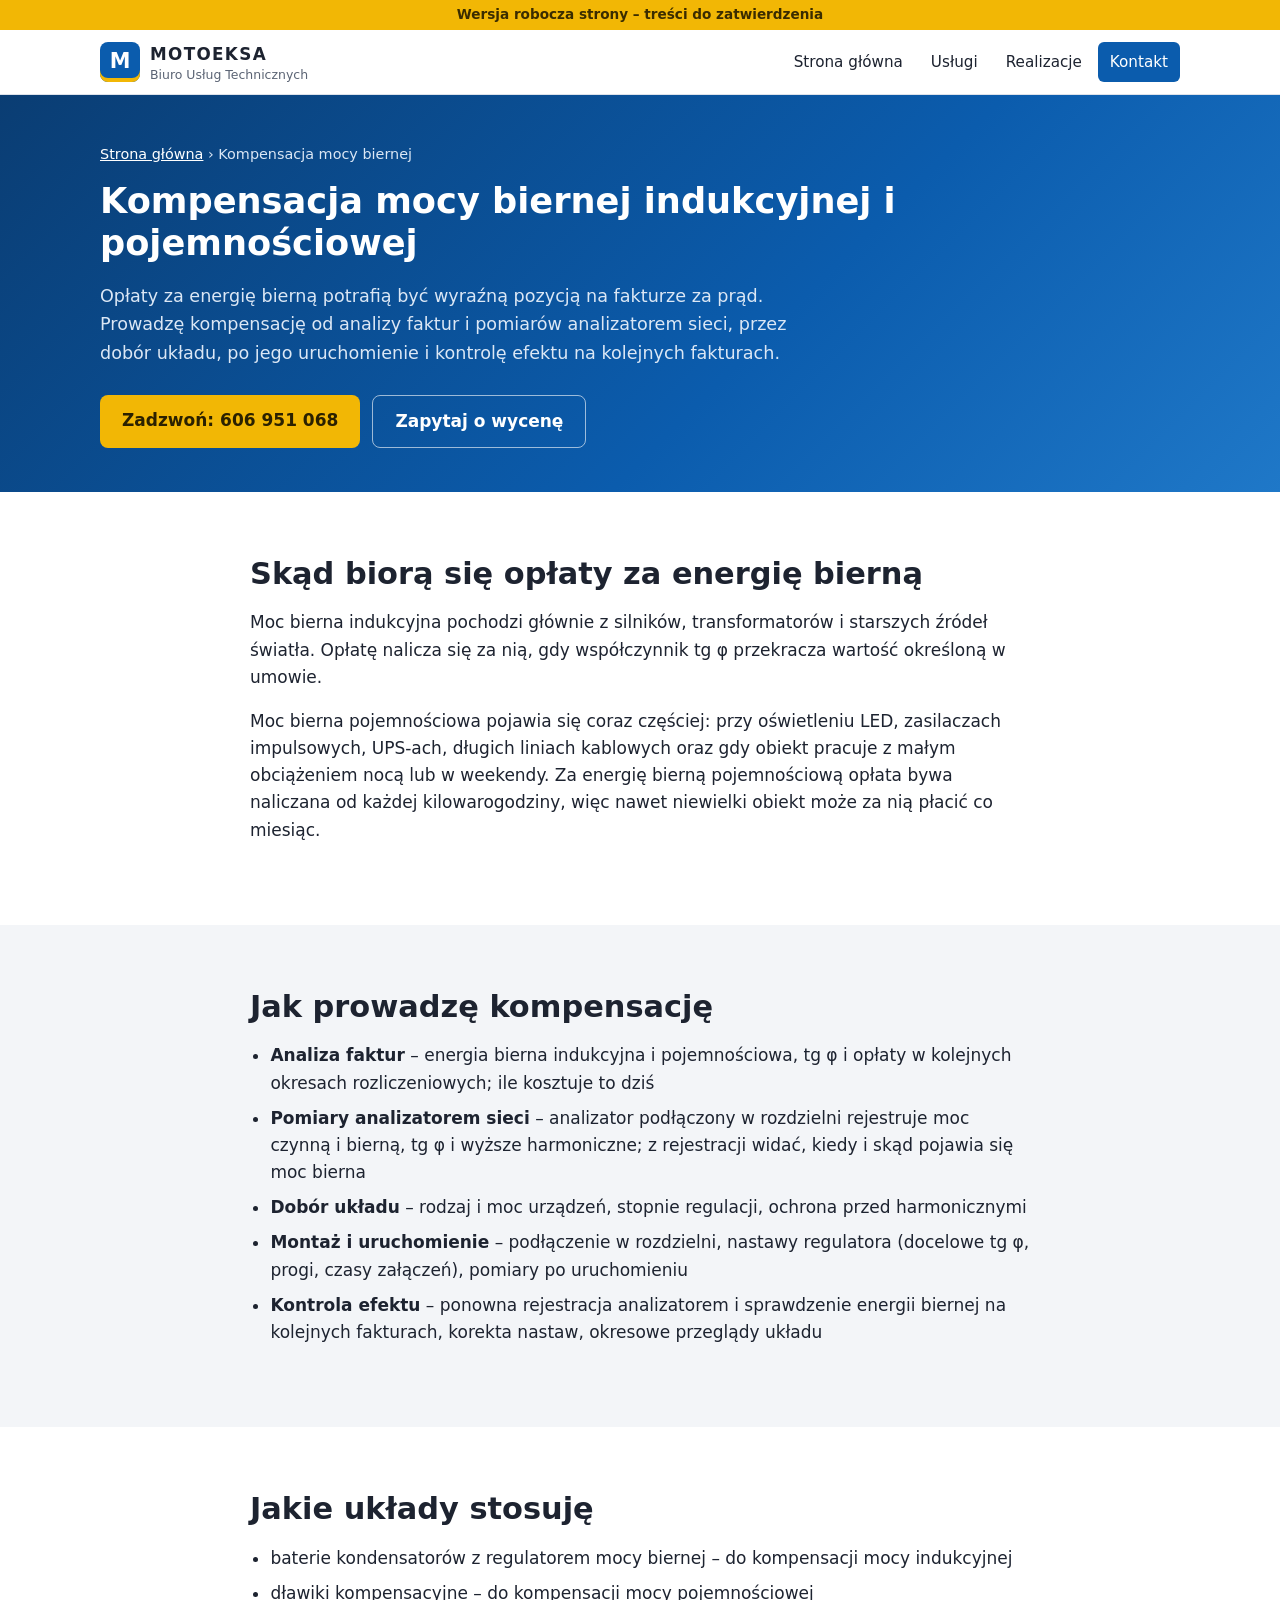
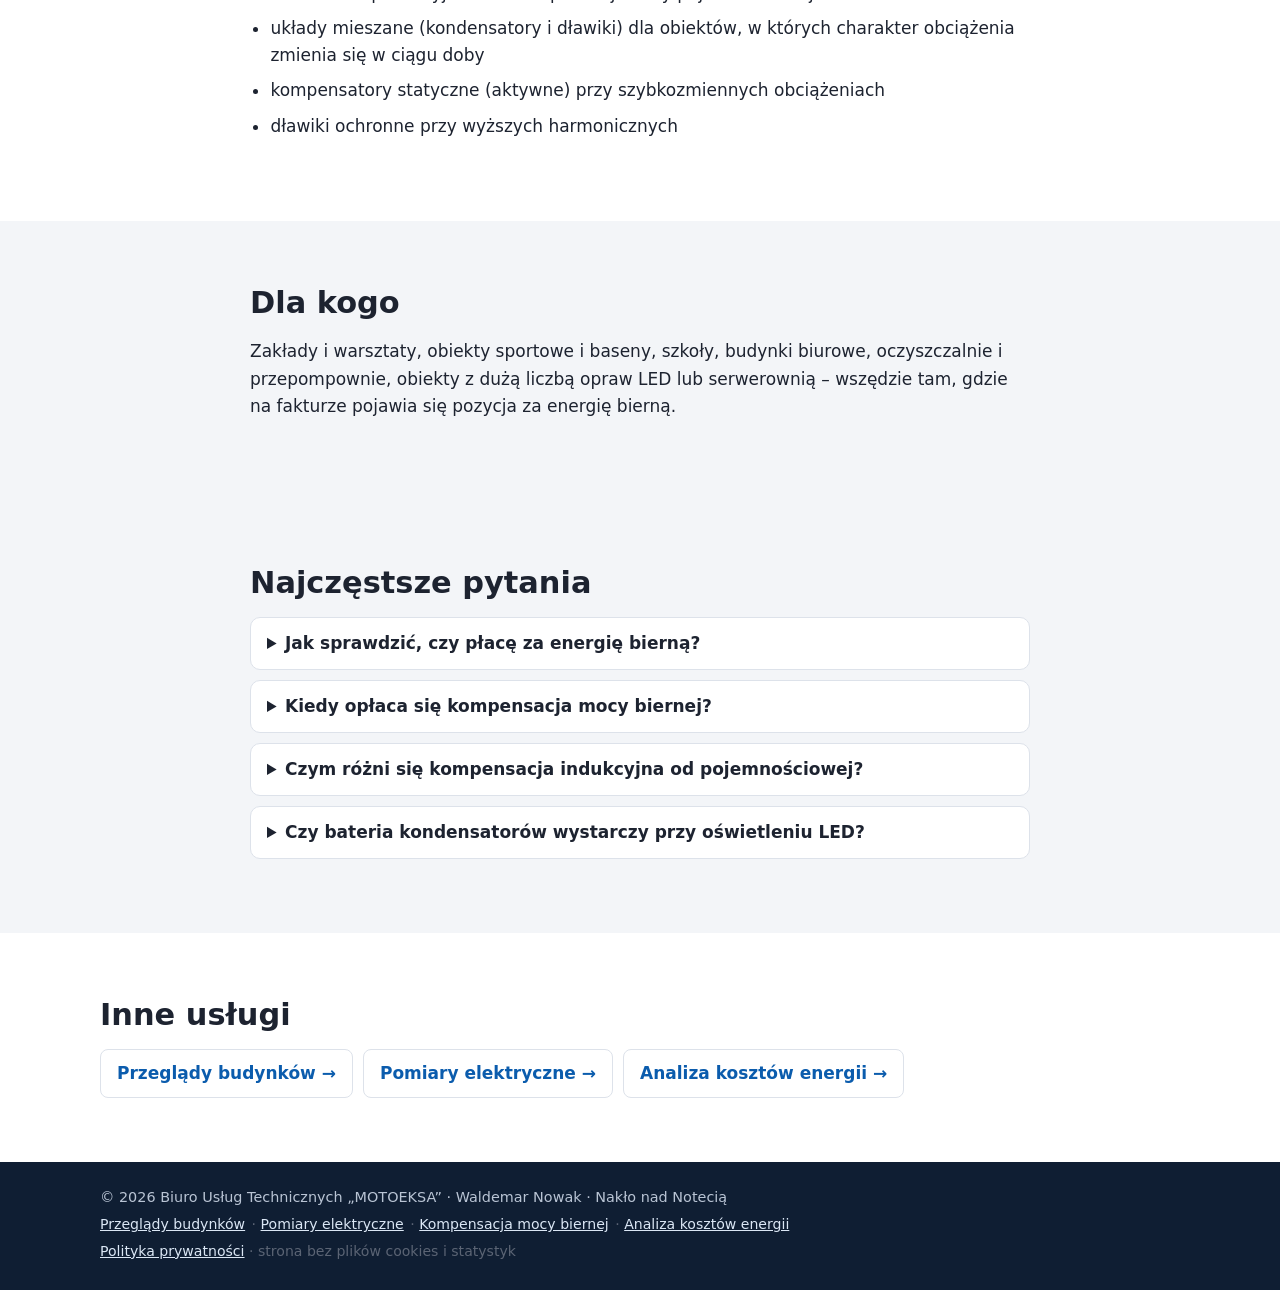
==== kompensacja-mocy-biernej/index.html @ 5d3ab8d4 "Aktualizacja strony 2026-10-22 11:55" ====
<!doctype html>
<html lang="pl">
<head>
<meta charset="utf-8">
<meta name="viewport" content="width=device-width, initial-scale=1">
<title>Kompensacja mocy biernej – analiza, dobór i uruchomienie</title>
<meta name="description" content="Kompensacja mocy biernej indukcyjnej i pojemnościowej: analiza faktur, pomiary analizatorem sieci, dobór kondensatorów lub dławików i uruchomienie.">
<meta name="robots" content="noindex">
<link rel="canonical" href="https://duzy00000.github.io/motoeksa-strona/kompensacja-mocy-biernej/">
<meta property="og:type" content="website">
<meta property="og:locale" content="pl_PL">
<meta property="og:site_name" content="MOTOEKSA">
<meta property="og:title" content="Kompensacja mocy biernej – analiza, dobór i uruchomienie">
<meta property="og:description" content="Kompensacja mocy biernej indukcyjnej i pojemnościowej: analiza faktur, pomiary analizatorem sieci, dobór kondensatorów lub dławików i uruchomienie.">
<meta property="og:url" content="https://duzy00000.github.io/motoeksa-strona/kompensacja-mocy-biernej/">
<meta property="og:image" content="https://duzy00000.github.io/motoeksa-strona/img/og.png">
<meta property="og:image:width" content="1200">
<meta property="og:image:height" content="630">
<meta name="twitter:card" content="summary_large_image">
<meta name="theme-color" content="#0b5cad">
<link rel="icon" href="../img/ikona.svg" type="image/svg+xml">
<link rel="stylesheet" href="../styl.css">
<style>
:root { --akcent: #0b5cad; --akcent-ciemny: #08447f; --zolty: #f2b705; }

</style>
<script type="application/ld+json">
{
 "@context": "https://schema.org",
 "@graph": [
  {
   "@type": [
    "ProfessionalService",
    "Electrician"
   ],
   "@id": "https://duzy00000.github.io/motoeksa-strona/#firma",
   "name": "Biuro Usług Technicznych „MOTOEKSA”",
   "alternateName": "MOTOEKSA",
   "founder": {
    "@type": "Person",
    "name": "Waldemar Nowak",
    "honorificPrefix": "inż."
   },
   "address": {
    "@type": "PostalAddress",
    "streetAddress": "ul. Świętego Jana Pawła II 11",
    "postalCode": "89-100",
    "addressLocality": "Nakło nad Notecią",
    "addressCountry": "PL"
   },
   "telephone": "+48606951068",
   "email": "motoeksa@gmail.com",
   "taxID": "5581062412",
   "description": "Okresowe przeglądy budynków, pomiary elektryczne, analizy zużycia energii, opłata mocowa i kompensacja mocy biernej – inż. Waldemar Nowak, Nakło nad Notecią.",
   "image": "https://duzy00000.github.io/motoeksa-strona/img/og.png",
   "logo": "https://duzy00000.github.io/motoeksa-strona/img/ikona.svg",
   "url": "https://duzy00000.github.io/motoeksa-strona/",
   "areaServed": [
    {
     "@type": "City",
     "name": "Nakło nad Notecią"
    },
    {
     "@type": "City",
     "name": "Szubin"
    },
    {
     "@type": "City",
     "name": "Kcynia"
    },
    {
     "@type": "City",
     "name": "Mrocza"
    },
    {
     "@type": "City",
     "name": "Sadki"
    },
    {
     "@type": "City",
     "name": "Bydgoszcz"
    },
    {
     "@type": "City",
     "name": "Żnin"
    },
    {
     "@type": "City",
     "name": "Wyrzysk"
    },
    {
     "@type": "City",
     "name": "Piła"
    },
    {
     "@type": "AdministrativeArea",
     "name": "powiat nakielski"
    },
    {
     "@type": "AdministrativeArea",
     "name": "województwo kujawsko-pomorskie"
    }
   ],
   "openingHoursSpecification": [
    {
     "@type": "OpeningHoursSpecification",
     "dayOfWeek": [
      "Monday",
      "Tuesday",
      "Wednesday",
      "Thursday",
      "Friday"
     ],
     "opens": "08:00",
     "closes": "17:00"
    }
   ],
   "makesOffer": [
    {
     "@type": "Offer",
     "itemOffered": {
      "@type": "Service",
      "name": "Okresowe przeglądy budynków (art. 62 Prawa budowlanego)"
     }
    },
    {
     "@type": "Offer",
     "itemOffered": {
      "@type": "Service",
      "name": "Pomiary i protokoły instalacji elektrycznych"
     }
    },
    {
     "@type": "Offer",
     "itemOffered": {
      "@type": "Service",
      "name": "Analiza zużycia i kosztów energii elektrycznej"
     }
    },
    {
     "@type": "Offer",
     "itemOffered": {
      "@type": "Service",
      "name": "Monitoring fotowoltaiki i zużycia"
     }
    },
    {
     "@type": "Offer",
     "itemOffered": {
      "@type": "Service",
      "name": "Automatyka i integracja budynku"
     }
    },
    {
     "@type": "Offer",
     "itemOffered": {
      "@type": "Service",
      "name": "Kompensacja mocy biernej – indukcyjnej i pojemnościowej"
     }
    }
   ]
  },
  {
   "@type": "Service",
   "name": "Kompensacja mocy biernej indukcyjnej i pojemnościowej",
   "serviceType": "Kompensacja mocy biernej",
   "description": "Kompensacja mocy biernej indukcyjnej i pojemnościowej: analiza faktur, pomiary analizatorem sieci, dobór kondensatorów lub dławików i uruchomienie.",
   "provider": {
    "@id": "https://duzy00000.github.io/motoeksa-strona/#firma"
   },
   "areaServed": [
    {
     "@type": "City",
     "name": "Nakło nad Notecią"
    },
    {
     "@type": "City",
     "name": "Szubin"
    },
    {
     "@type": "City",
     "name": "Kcynia"
    },
    {
     "@type": "City",
     "name": "Mrocza"
    },
    {
     "@type": "City",
     "name": "Sadki"
    },
    {
     "@type": "City",
     "name": "Bydgoszcz"
    },
    {
     "@type": "City",
     "name": "Żnin"
    },
    {
     "@type": "City",
     "name": "Wyrzysk"
    },
    {
     "@type": "City",
     "name": "Piła"
    },
    {
     "@type": "AdministrativeArea",
     "name": "powiat nakielski"
    },
    {
     "@type": "AdministrativeArea",
     "name": "województwo kujawsko-pomorskie"
    }
   ],
   "url": "https://duzy00000.github.io/motoeksa-strona/kompensacja-mocy-biernej/"
  },
  {
   "@type": "FAQPage",
   "mainEntity": [
    {
     "@type": "Question",
     "name": "Jak sprawdzić, czy płacę za energię bierną?",
     "acceptedAnswer": {
      "@type": "Answer",
      "text": "Na fakturze za dystrybucję energii poszukaj pozycji dotyczącej energii biernej – indukcyjnej lub pojemnościowej. Mogę przejrzeć faktury z ostatnich miesięcy i policzyć, ile ta opłata kosztuje rocznie."
     }
    },
    {
     "@type": "Question",
     "name": "Kiedy opłaca się kompensacja mocy biernej?",
     "acceptedAnswer": {
      "@type": "Answer",
      "text": "Gdy opłaty za energię bierną powtarzają się co miesiąc. Koszt układu porównuję z rocznymi opłatami z faktur – wynik zależy od konkretnego obiektu, dlatego liczę go przed doborem urządzeń."
     }
    },
    {
     "@type": "Question",
     "name": "Czym różni się kompensacja indukcyjna od pojemnościowej?",
     "acceptedAnswer": {
      "@type": "Answer",
      "text": "Mocy biernej indukcyjnej przeciwdziała się kondensatorami, a pojemnościowej – dławikami. W wielu obiektach w dzień przeważa jedna, a w nocy druga; wtedy potrzebny jest układ mieszany sterowany regulatorem."
     }
    },
    {
     "@type": "Question",
     "name": "Czy bateria kondensatorów wystarczy przy oświetleniu LED?",
     "acceptedAnswer": {
      "@type": "Answer",
      "text": "Często nie – oświetlenie LED i zasilacze impulsowe wytwarzają moc pojemnościową, którą kondensatory jeszcze zwiększają. Dlatego zaczynam od rejestracji analizatorem sieci i dobieram układ do rzeczywistego profilu obiektu."
     }
    }
   ]
  },
  {
   "@type": "BreadcrumbList",
   "itemListElement": [
    {
     "@type": "ListItem",
     "position": 1,
     "name": "Strona główna",
     "item": "https://duzy00000.github.io/motoeksa-strona/"
    },
    {
     "@type": "ListItem",
     "position": 2,
     "name": "Kompensacja mocy biernej",
     "item": "https://duzy00000.github.io/motoeksa-strona/kompensacja-mocy-biernej/"
    }
   ]
  }
 ]
}
</script>
</head>
<body>

<div class="roboczy">Wersja robocza strony – treści do zatwierdzenia</div>

<header class="naglowek">
  <div class="kontener naglowek-wnetrze">
    <a class="logo" href="../"><span class="logo-znak">M</span><span><b>MOTOEKSA</b><small>Biuro Usług Technicznych</small></span></a>
    <nav class="menu" aria-label="Menu główne">
      <a href="../">Strona główna</a>
      <a href="../#uslugi">Usługi</a>
      <a href="../#realizacje">Realizacje</a>
      <a href="../#kontakt" class="menu-kontakt">Kontakt</a>
    </nav>
  </div>
</header>

<main>

<section class="hero hero-podstrona">
  <div class="kontener">
    <nav class="okruszki" aria-label="Ścieżka"><a href="../">Strona główna</a> › Kompensacja mocy biernej</nav>
    <h1>Kompensacja mocy biernej indukcyjnej i pojemnościowej</h1>
    <p class="hero-opis">Opłaty za energię bierną potrafią być wyraźną pozycją na fakturze za prąd. Prowadzę kompensację od analizy faktur i pomiarów analizatorem sieci, przez dobór układu, po jego uruchomienie i kontrolę efektu na kolejnych fakturach.</p>
    <div class="przyciski">
      <a class="przycisk" href="tel:+48606951068">Zadzwoń: 606 951 068</a>
      <a class="przycisk przycisk-jasny" href="../#kontakt">Zapytaj o wycenę</a>
    </div>
  </div>
</section>

<section class="sekcja">
  <div class="kontener tekst-sekcji">
    <h2>Skąd biorą się opłaty za energię bierną</h2>
    <p>Moc bierna indukcyjna pochodzi głównie z silników, transformatorów i starszych źródeł światła. Opłatę nalicza się za nią, gdy współczynnik tg&nbsp;φ przekracza wartość określoną w umowie.</p>
    <p>Moc bierna pojemnościowa pojawia się coraz częściej: przy oświetleniu LED, zasilaczach impulsowych, UPS-ach, długich liniach kablowych oraz gdy obiekt pracuje z małym obciążeniem nocą lub w weekendy. Za energię bierną pojemnościową opłata bywa naliczana od każdej kilowarogodziny, więc nawet niewielki obiekt może za nią płacić co miesiąc.</p>
  </div>
</section>

<section class="sekcja sekcja-tlo">
  <div class="kontener tekst-sekcji">
    <h2>Jak prowadzę kompensację</h2>

    <ul>
      <li><b>Analiza faktur</b> – energia bierna indukcyjna i pojemnościowa, tg&nbsp;φ i opłaty w kolejnych okresach rozliczeniowych; ile kosztuje to dziś</li>
      <li><b>Pomiary analizatorem sieci</b> – analizator podłączony w rozdzielni rejestruje moc czynną i bierną, tg&nbsp;φ i wyższe harmoniczne; z rejestracji widać, kiedy i skąd pojawia się moc bierna</li>
      <li><b>Dobór układu</b> – rodzaj i moc urządzeń, stopnie regulacji, ochrona przed harmonicznymi</li>
      <li><b>Montaż i uruchomienie</b> – podłączenie w rozdzielni, nastawy regulatora (docelowe tg&nbsp;φ, progi, czasy załączeń), pomiary po uruchomieniu</li>
      <li><b>Kontrola efektu</b> – ponowna rejestracja analizatorem i sprawdzenie energii biernej na kolejnych fakturach, korekta nastaw, okresowe przeglądy układu</li>
    </ul>
  </div>
</section>

<section class="sekcja">
  <div class="kontener tekst-sekcji">
    <h2>Jakie układy stosuję</h2>

    <ul>
      <li>baterie kondensatorów z regulatorem mocy biernej – do kompensacji mocy indukcyjnej</li>
      <li>dławiki kompensacyjne – do kompensacji mocy pojemnościowej</li>
      <li>układy mieszane (kondensatory i dławiki) dla obiektów, w których charakter obciążenia zmienia się w ciągu doby</li>
      <li>kompensatory statyczne (aktywne) przy szybkozmiennych obciążeniach</li>
      <li>dławiki ochronne przy wyższych harmonicznych</li>
    </ul>
  </div>
</section>

<section class="sekcja sekcja-tlo">
  <div class="kontener tekst-sekcji">
    <h2>Dla kogo</h2>
    <p>Zakłady i warsztaty, obiekty sportowe i baseny, szkoły, budynki biurowe, oczyszczalnie i przepompownie, obiekty z dużą liczbą opraw LED lub serwerownią – wszędzie tam, gdzie na fakturze pojawia się pozycja za energię bierną.</p>
  </div>
</section>

<section class="sekcja sekcja-tlo" id="faq">
  <div class="kontener tekst-sekcji">
    <h2>Najczęstsze pytania</h2>
    <div class="faq">
      <details>
        <summary>Jak sprawdzić, czy płacę za energię bierną?</summary>
        <p>Na fakturze za dystrybucję energii poszukaj pozycji dotyczącej energii biernej – indukcyjnej lub pojemnościowej. Mogę przejrzeć faktury z ostatnich miesięcy i policzyć, ile ta opłata kosztuje rocznie.</p>
      </details>
      <details>
        <summary>Kiedy opłaca się kompensacja mocy biernej?</summary>
        <p>Gdy opłaty za energię bierną powtarzają się co miesiąc. Koszt układu porównuję z rocznymi opłatami z faktur – wynik zależy od konkretnego obiektu, dlatego liczę go przed doborem urządzeń.</p>
      </details>
      <details>
        <summary>Czym różni się kompensacja indukcyjna od pojemnościowej?</summary>
        <p>Mocy biernej indukcyjnej przeciwdziała się kondensatorami, a pojemnościowej – dławikami. W wielu obiektach w dzień przeważa jedna, a w nocy druga; wtedy potrzebny jest układ mieszany sterowany regulatorem.</p>
      </details>
      <details>
        <summary>Czy bateria kondensatorów wystarczy przy oświetleniu LED?</summary>
        <p>Często nie – oświetlenie LED i zasilacze impulsowe wytwarzają moc pojemnościową, którą kondensatory jeszcze zwiększają. Dlatego zaczynam od rejestracji analizatorem sieci i dobieram układ do rzeczywistego profilu obiektu.</p>
      </details>
    </div>
  </div>
</section>

<section class="sekcja">
  <div class="kontener">
    <h2>Inne usługi</h2>
    <div class="inne-uslugi">
      <a href="../przeglady-budynkow/">Przeglądy budynków →</a>
      <a href="../pomiary-elektryczne/">Pomiary elektryczne →</a>
      <a href="../oplata-mocowa-analiza-energii/">Analiza kosztów energii →</a>
    </div>
  </div>
</section>

</main>

<footer class="stopka">
  <div class="kontener">
    <p>© 2026 Biuro Usług Technicznych „MOTOEKSA” · Waldemar Nowak · Nakło nad Notecią</p>
    <p class="drobne stopka-uslugi"><a href="../przeglady-budynkow/">Przeglądy budynków</a> · <a href="../pomiary-elektryczne/">Pomiary elektryczne</a> · <a href="../kompensacja-mocy-biernej/">Kompensacja mocy biernej</a> · <a href="../oplata-mocowa-analiza-energii/">Analiza kosztów energii</a></p>
    <p class="drobne"><a href="../polityka-prywatnosci.html">Polityka prywatności</a> · strona bez plików cookies i statystyk</p>
  </div>
</footer>

</body>
</html>
---- styl.css ----
:root {
  --tlo: #ffffff;
  --tlo-2: #f3f5f8;
  --tekst: #1d2330;
  --tekst-2: #5b6474;
  --akcent: #0b5cad;
  --akcent-ciemny: #08447f;
  --zolty: #f2b705;
  --linia: #dde2ea;
  --decyzja: #fff6db;
  --cien: 0 1px 2px rgba(20, 30, 50, .06), 0 4px 16px rgba(20, 30, 50, .06);
}

* { box-sizing: border-box; }
html { scroll-behavior: smooth; scroll-padding-top: 72px; }
body {
  margin: 0;
  font-family: "Segoe UI", system-ui, -apple-system, Roboto, Arial, sans-serif;
  font-size: 17px;
  line-height: 1.6;
  color: var(--tekst);
  background: var(--tlo);
}
a { color: var(--akcent); }
h1, h2, h3 { line-height: 1.2; margin: 0 0 .5em; }
h2 { font-size: 1.9rem; }
h3 { font-size: 1.12rem; }

.kontener { max-width: 1120px; margin: 0 auto; padding: 0 20px; }

.roboczy {
  background: var(--zolty);
  color: #3a2c00;
  text-align: center;
  font-size: .85rem;
  font-weight: 600;
  padding: 4px 16px;
}

/* nagłówek */
.naglowek {
  position: sticky; top: 0; z-index: 10;
  background: rgba(255, 255, 255, .95);
  backdrop-filter: blur(6px);
  border-bottom: 1px solid var(--linia);
}
.naglowek-wnetrze { display: flex; align-items: center; justify-content: space-between; gap: 16px; min-height: 64px; flex-wrap: wrap; }
.logo { display: flex; align-items: center; gap: 10px; text-decoration: none; color: var(--tekst); }
.logo b { display: block; letter-spacing: .08em; font-size: 1.05rem; }
.logo small { display: block; color: var(--tekst-2); font-size: .78rem; line-height: 1.1; }
.logo-znak {
  width: 40px; height: 40px; border-radius: 8px;
  display: grid; place-items: center;
  background: var(--akcent); color: #fff; font-weight: 700; font-size: 1.3rem;
  box-shadow: inset 0 -4px 0 var(--zolty);
}
.menu { display: flex; gap: 4px; flex-wrap: wrap; }
.menu a { text-decoration: none; color: var(--tekst); padding: 8px 12px; border-radius: 6px; font-size: .95rem; }
.menu a:hover { background: var(--tlo-2); }
.menu .menu-kontakt { background: var(--akcent); color: #fff; }
.menu .menu-kontakt:hover { background: var(--akcent-ciemny); }

/* hero */
.hero {
  background: linear-gradient(135deg, #0a3d73 0%, #0b5cad 60%, #1f78c8 100%);
  color: #fff;
  padding: 72px 0 64px;
}
.hero-wnetrze { display: grid; grid-template-columns: 1.5fr 1fr; gap: 48px; align-items: center; }
.hero-etykieta { margin: 0 0 12px; font-weight: 600; color: var(--zolty); letter-spacing: .02em; }
.hero h1 { font-size: 2.6rem; margin-bottom: 18px; }
.hero-opis { font-size: 1.1rem; color: #dbe7f5; max-width: 40em; margin: 0 0 28px; }
.przyciski { display: flex; gap: 12px; flex-wrap: wrap; }
.przycisk {
  display: inline-block; text-decoration: none; font-weight: 600;
  padding: 12px 22px; border-radius: 8px;
  background: var(--zolty); color: #2b2100;
}
.przycisk:hover { filter: brightness(1.05); }
.przycisk-jasny { background: transparent; color: #fff; border: 1.5px solid rgba(255, 255, 255, .6); }
.przycisk-jasny:hover { background: rgba(255, 255, 255, .1); }
.hero-fakty { list-style: none; margin: 0; padding: 0; display: grid; gap: 12px; }
.hero-fakty li {
  background: rgba(255, 255, 255, .1);
  border: 1px solid rgba(255, 255, 255, .18);
  border-radius: 10px; padding: 14px 18px;
}
.hero-fakty b { display: block; font-size: 1.05rem; }
.hero-fakty span { color: #dbe7f5; font-size: .95rem; }

/* sekcje */
.sekcja { padding: 64px 0; }
.sekcja-tlo { background: var(--tlo-2); }
.wstep { color: var(--tekst-2); margin: 0 0 28px; }

.karty { display: grid; grid-template-columns: repeat(2, 1fr); gap: 20px; }
.karta {
  background: var(--tlo); border: 1px solid var(--linia); border-radius: 12px;
  padding: 22px 22px 14px; box-shadow: var(--cien);
}
.karta ul { margin: 0; padding-left: 1.1em; color: var(--tekst-2); font-size: .97rem; }
.karta li { margin-bottom: 6px; }
.ikona {
  width: 44px; height: 44px; border-radius: 10px; margin-bottom: 12px;
  display: grid; place-items: center; font-size: 1.35rem;
  background: #e6effa; color: var(--akcent);
}
.karta-szeroka { grid-column: 1 / -1; border-top: 4px solid var(--zolty); }
.dwie-kolumny { columns: 2; column-gap: 40px; }
.karta-opis { color: var(--tekst-2); font-size: .97rem; margin: 0 0 14px; max-width: 70em; }
.etapy { list-style: none; counter-reset: etap; margin: 0 0 8px; padding: 0; display: grid; grid-template-columns: repeat(5, 1fr); gap: 12px; }
.etapy li { counter-increment: etap; background: var(--tlo-2); border-radius: 10px; padding: 12px 14px; }
.etapy li::before {
  content: counter(etap); display: grid; place-items: center; width: 26px; height: 26px; border-radius: 50%;
  background: var(--akcent); color: #fff; font-weight: 700; font-size: .85rem; margin-bottom: 8px;
}
.etapy b { display: block; font-size: .95rem; line-height: 1.3; margin-bottom: 4px; }
.etapy span { color: var(--tekst-2); font-size: .88rem; line-height: 1.45; display: block; }
.dwie-kolumny li { break-inside: avoid; }
.ikona-tekst { font-size: 1rem; font-weight: 700; }
/* pozycje do decyzji użytkownika (wersja robocza) */
.karta-decyzja { background: var(--decyzja); border-style: dashed; position: relative; }
.karta-decyzja::after {
  content: "do decyzji"; position: absolute; top: 12px; right: 12px;
  font-size: .72rem; font-weight: 600; text-transform: uppercase; letter-spacing: .05em;
  color: #7a5b00; background: #ffe9a3; padding: 2px 8px; border-radius: 99px;
}

.realizacje { display: grid; grid-template-columns: repeat(2, 1fr); gap: 20px; }
.realizacja { background: var(--tlo); border-radius: 12px; padding: 22px; border-left: 4px solid var(--akcent); box-shadow: var(--cien); position: relative; }
.realizacja.karta-decyzja { border-left-color: var(--zolty); }
.realizacja p { margin: 0; color: var(--tekst-2); font-size: .97rem; }
.realizacja-plik { display: grid; grid-template-columns: 1fr auto; gap: 20px; align-items: start; }
.realizacja-szeroka { grid-column: 1 / -1; }
.link-pdf { display: inline-block; margin-top: 14px; font-weight: 600; text-decoration: none; }
.link-pdf::before { content: "PDF"; font-size: .7rem; background: #c62828; color: #fff; padding: 2px 6px; border-radius: 4px; margin-right: 8px; vertical-align: 2px; }
.link-pdf small { display: block; font-weight: 400; color: var(--tekst-2); margin-left: 40px; }
.link-pdf:hover { text-decoration: underline; }
.miniatura img { display: block; width: 120px; height: auto; border: 1px solid var(--linia); border-radius: 4px; box-shadow: var(--cien); transition: transform .15s; }
.miniatura:hover img { transform: scale(1.03); }
.znacznik {
  display: inline-block; font-size: .75rem; font-weight: 600; text-transform: uppercase; letter-spacing: .05em;
  color: var(--akcent); margin-bottom: 6px;
}

.protokoly { display: grid; grid-template-columns: 1fr 1fr; gap: 36px; align-items: start; }
.cechy { list-style: none; margin: 0; padding: 0; display: grid; gap: 14px; }
.cechy li { padding-left: 18px; border-left: 3px solid var(--zolty); }
.cechy b { display: block; }
.cechy span { color: var(--tekst-2); font-size: .95rem; }
.probka { margin: 0; background: var(--tlo); border: 1px solid var(--linia); border-radius: 12px; padding: 20px; box-shadow: var(--cien); position: sticky; top: 84px; }
.probka figcaption { font-size: .78rem; font-weight: 600; text-transform: uppercase; letter-spacing: .05em; color: var(--tekst-2); margin-bottom: 10px; }
.probka table { width: 100%; border-collapse: collapse; font-size: .88rem; }
.probka th { text-align: left; background: var(--akcent); color: #fff; font-weight: 600; padding: 7px 8px; }
.probka td { padding: 8px; border-bottom: 1px solid var(--linia); vertical-align: top; }
.probka-stopka { margin: 12px 0 0; font-size: .8rem; color: var(--tekst-2); }
.stan { display: inline-block; padding: 1px 8px; border-radius: 99px; font-size: .8rem; font-weight: 600; white-space: nowrap; }
.stan-db { background: #e3f4e8; color: #1d6b35; }
.stan-dst { background: #fff1c9; color: #7a5b00; }
.stan-zly { background: #fde2e0; color: #a3271d; }
.sekcja-tlo .karta, .sekcja-tlo .realizacja { background: var(--tlo); }
.sekcja:not(.sekcja-tlo) .realizacja { background: var(--tlo-2); box-shadow: none; }
.sekcja-tlo .kontakt { background: var(--tlo); }

.sprzet { display: grid; grid-template-columns: repeat(3, 1fr); gap: 28px; }
.sprzet ul { margin: 0; padding-left: 1.1em; color: var(--tekst-2); }
.sprzet li { margin-bottom: 6px; }
.sprzet h3 { padding-bottom: 8px; border-bottom: 2px solid var(--zolty); display: inline-block; }

.o-mnie > div { max-width: 820px; }
.o-mnie-ze-zdjeciem { display: grid; grid-template-columns: 240px 1fr; gap: 40px; align-items: start; }
.o-mnie-zdjecie { width: 100%; border-radius: 12px; display: block; }
.tekst-sekcji { max-width: 820px; }
.tekst-sekcji ul { padding-left: 1.2em; }
.tekst-sekcji li { margin-bottom: 8px; }
.karta-link { display: inline-block; margin: 6px 0 8px; font-weight: 600; text-decoration: none; }
.karta-link:hover { text-decoration: underline; }
.obszar { display: grid; grid-template-columns: auto 1fr; gap: 20px; align-items: start; }
.obszar-ikona { width: 52px; height: 52px; border-radius: 12px; display: grid; place-items: center; font-size: 1.6rem; background: #e6effa; color: var(--akcent); }
.hero-podstrona { padding: 48px 0 44px; }
.hero-podstrona h1 { font-size: 2.2rem; max-width: 24em; }
.okruszki { font-size: .9rem; color: #dbe7f5; margin-bottom: 14px; }
.okruszki a { color: #fff; }
.faq details { background: var(--tlo); border: 1px solid var(--linia); border-radius: 10px; margin-bottom: 10px; padding: 0 16px; }
.faq summary { cursor: pointer; font-weight: 600; padding: 12px 0; }
.faq details p { margin: 0 0 14px; color: var(--tekst-2); }
.inne-uslugi { display: flex; flex-wrap: wrap; gap: 10px; }
.inne-uslugi a { text-decoration: none; padding: 10px 16px; border: 1px solid var(--linia); border-radius: 8px; font-weight: 600; background: var(--tlo); }
.inne-uslugi a:hover { border-color: var(--akcent); }
.stopka-uslugi a { margin-right: 2px; }
.wycena { padding: 0 0 56px; }
.wycena-wnetrze {
  display: flex; align-items: center; justify-content: space-between; gap: 20px; flex-wrap: wrap;
  background: linear-gradient(135deg, #0a3d73, #0b5cad); color: #fff; border-radius: 14px; padding: 22px 28px;
}
.wycena-wnetrze b { display: block; font-size: 1.15rem; }
.wycena-wnetrze span { color: #dbe7f5; }
.wycena-wnetrze > div { flex: 1 1 380px; }
.zdjecie {
  aspect-ratio: 4 / 5; border-radius: 12px;
  background: repeating-linear-gradient(45deg, #e3e8ef 0 12px, #edf1f6 12px 24px);
  display: grid; place-items: center; color: var(--tekst-2); font-size: .9rem;
  border: 1px dashed #b8c2d1;
}
.lista-faktow { list-style: none; padding: 0; margin: 16px 0 0; }
.lista-faktow li { margin-bottom: 6px; }
.do-uzupelnienia { background: var(--decyzja); color: #7a5b00; padding: 0 6px; border-radius: 4px; }

.kontakt { display: grid; grid-template-columns: 1fr auto; gap: 40px; align-items: center; background: var(--tlo-2); border-radius: 14px; padding: 32px; }
.kontakt p { margin: 0 0 14px; }
.kontakt-firma { font-size: 1.1rem; }
.kontakt-linki { display: flex; flex-direction: column; gap: 4px; font-size: 1.15rem; font-weight: 600; }
.kontakt-linki a { text-decoration: none; }
.kontakt-qr { margin: 0; text-align: center; background: #fff; padding: 16px; border-radius: 12px; border: 1px solid var(--linia); }
.kontakt-qr img { display: block; width: 200px; height: 200px; }
.kontakt-qr figcaption { font-size: .8rem; color: var(--tekst-2); margin-top: 8px; max-width: 200px; }
.drobne { font-size: .88rem; color: var(--tekst-2); }

.stopka { background: #0f1e33; color: #b9c4d4; padding: 24px 0; font-size: .9rem; }
.stopka p { margin: 0 0 4px; }
.stopka a { color: #dbe7f5; }
.tekst-prawny { max-width: 820px; }
.tekst-prawny h1 { font-size: 2rem; }
.tekst-prawny h2 { font-size: 1.15rem; margin-top: 1.6em; }
.tekst-prawny ul { padding-left: 1.2em; }
.tekst-prawny li { margin-bottom: 4px; }
.stopka .do-uzupelnienia { background: transparent; color: var(--zolty); padding: 0; }

/* telefon i tablet */
@media (max-width: 900px) {
  .hero-wnetrze { grid-template-columns: 1fr; gap: 32px; }
  .sprzet { grid-template-columns: 1fr; gap: 20px; }
  .protokoly { grid-template-columns: 1fr; }
  .o-mnie-ze-zdjeciem { grid-template-columns: 1fr; }
  .o-mnie-zdjecie { max-width: 220px; }
  .etapy { grid-template-columns: 1fr 1fr; }
  .probka { position: static; }
}
@media (max-width: 640px) {
  body { font-size: 16px; }
  .kontener { padding: 0 16px; }
  .naglowek { position: static; }
  .naglowek-wnetrze { padding-top: 10px; padding-bottom: 10px; }
  .menu { width: 100%; }
  .menu a { padding: 6px 10px; font-size: .9rem; }
  .hero { padding: 44px 0 40px; }
  .hero h1 { font-size: 1.85rem; }
  .hero-podstrona h1 { font-size: 1.6rem; }
  .obszar { grid-template-columns: 1fr; }
  h2 { font-size: 1.55rem; }
  .sekcja { padding: 44px 0; }
  .karty, .realizacje { grid-template-columns: 1fr; }
  .dwie-kolumny { columns: 1; }
  .etapy { grid-template-columns: 1fr; }
  .realizacja-plik { grid-template-columns: 1fr; }
  .miniatura img { width: 140px; }
  .probka { padding: 14px; overflow-x: auto; }
  .probka table { font-size: .8rem; }
  .kontakt { grid-template-columns: 1fr; padding: 22px; gap: 24px; }
  .kontakt-qr { justify-self: center; }
}

@media print {
  .roboczy, .menu { display: none; }
  .naglowek { position: static; }
}
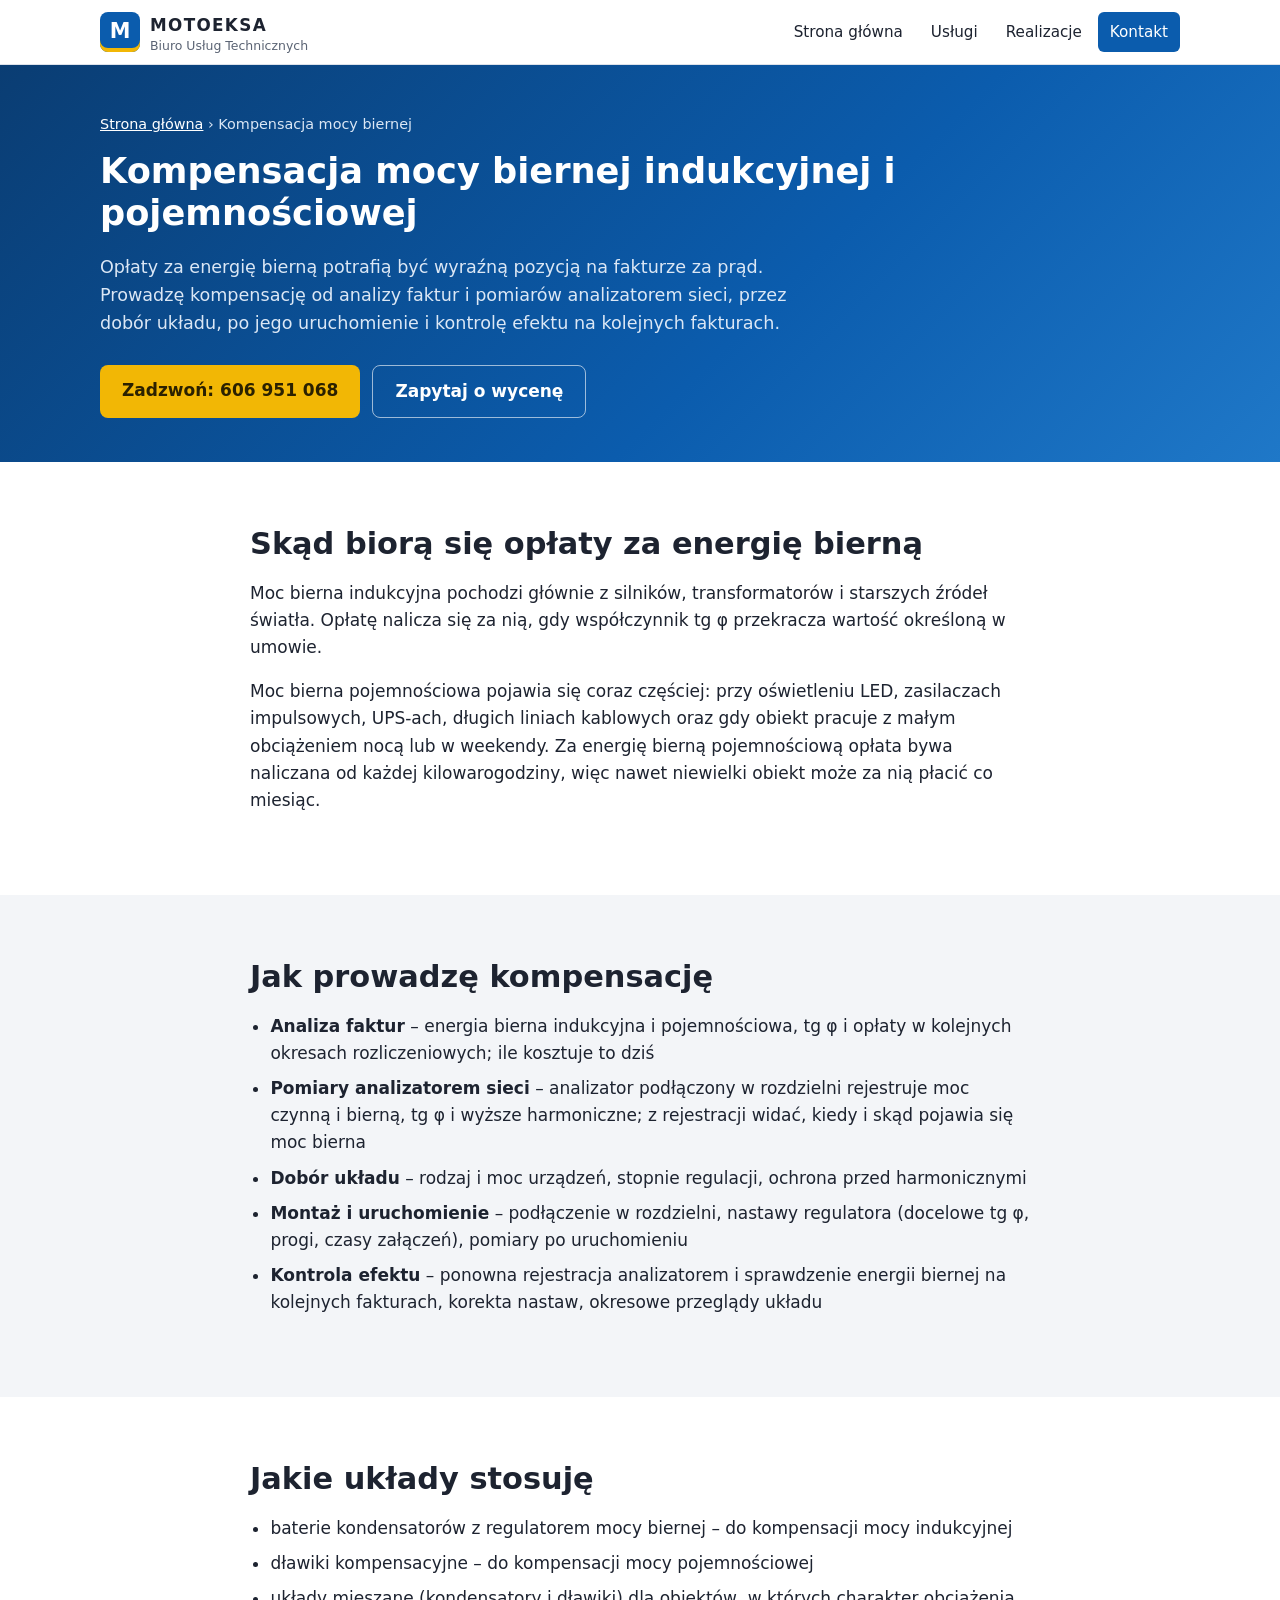
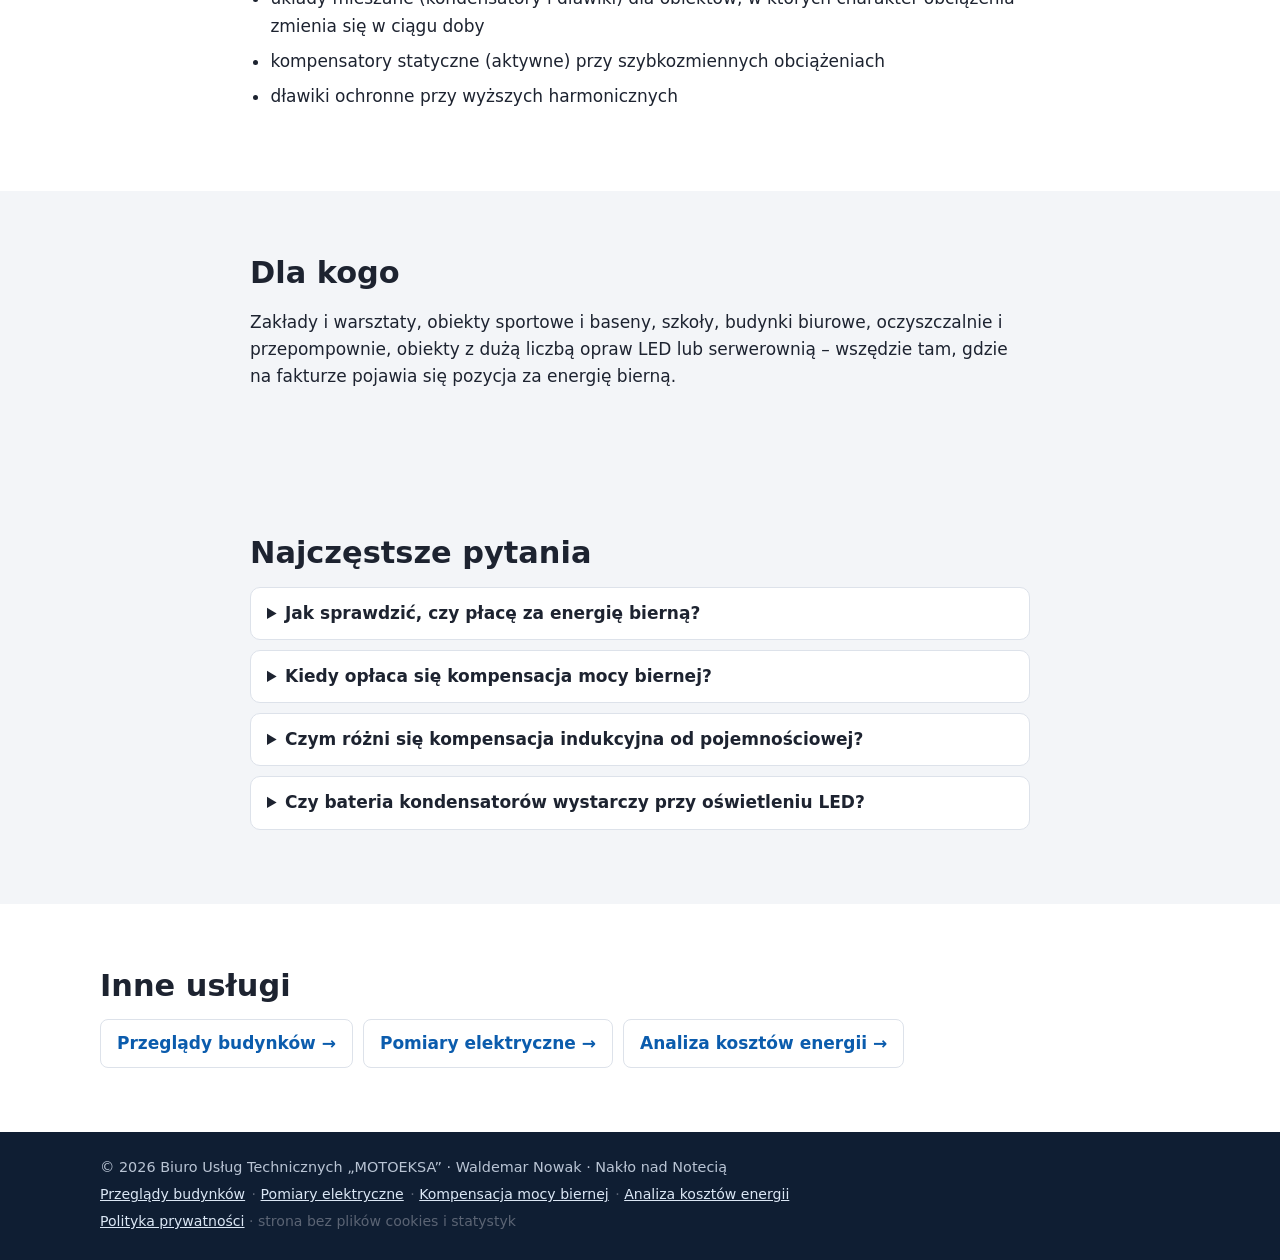
==== commit 0ce09f93: "Aktualizacja strony 2026-10-22 12:42" ====
--- a/kompensacja-mocy-biernej/index.html
+++ b/kompensacja-mocy-biernej/index.html
@@ -5,15 +5,14 @@
 <meta name="viewport" content="width=device-width, initial-scale=1">
 <title>Kompensacja mocy biernej – analiza, dobór i uruchomienie</title>
 <meta name="description" content="Kompensacja mocy biernej indukcyjnej i pojemnościowej: analiza faktur, pomiary analizatorem sieci, dobór kondensatorów lub dławików i uruchomienie.">
-<meta name="robots" content="noindex">
-<link rel="canonical" href="https://duzy00000.github.io/motoeksa-strona/kompensacja-mocy-biernej/">
+<link rel="canonical" href="https://motoeksa.pl/kompensacja-mocy-biernej/">
 <meta property="og:type" content="website">
 <meta property="og:locale" content="pl_PL">
 <meta property="og:site_name" content="MOTOEKSA">
 <meta property="og:title" content="Kompensacja mocy biernej – analiza, dobór i uruchomienie">
 <meta property="og:description" content="Kompensacja mocy biernej indukcyjnej i pojemnościowej: analiza faktur, pomiary analizatorem sieci, dobór kondensatorów lub dławików i uruchomienie.">
-<meta property="og:url" content="https://duzy00000.github.io/motoeksa-strona/kompensacja-mocy-biernej/">
-<meta property="og:image" content="https://duzy00000.github.io/motoeksa-strona/img/og.png">
+<meta property="og:url" content="https://motoeksa.pl/kompensacja-mocy-biernej/">
+<meta property="og:image" content="https://motoeksa.pl/img/og.png">
 <meta property="og:image:width" content="1200">
 <meta property="og:image:height" content="630">
 <meta name="twitter:card" content="summary_large_image">
@@ -33,7 +32,7 @@
     "ProfessionalService",
     "Electrician"
    ],
-   "@id": "https://duzy00000.github.io/motoeksa-strona/#firma",
+   "@id": "https://motoeksa.pl/#firma",
    "name": "Biuro Usług Technicznych „MOTOEKSA”",
    "alternateName": "MOTOEKSA",
    "founder": {
@@ -52,9 +51,9 @@
    "email": "motoeksa@gmail.com",
    "taxID": "5581062412",
    "description": "Okresowe przeglądy budynków, pomiary elektryczne, analizy zużycia energii, opłata mocowa i kompensacja mocy biernej – inż. Waldemar Nowak, Nakło nad Notecią.",
-   "image": "https://duzy00000.github.io/motoeksa-strona/img/og.png",
-   "logo": "https://duzy00000.github.io/motoeksa-strona/img/ikona.svg",
-   "url": "https://duzy00000.github.io/motoeksa-strona/",
+   "image": "https://motoeksa.pl/img/og.png",
+   "logo": "https://motoeksa.pl/img/ikona.svg",
+   "url": "https://motoeksa.pl/",
    "areaServed": [
     {
      "@type": "City",
@@ -115,6 +114,7 @@
      "closes": "17:00"
     }
    ],
+   "foundingDate": "2003",
    "makesOffer": [
     {
      "@type": "Offer",
@@ -166,7 +166,7 @@
    "serviceType": "Kompensacja mocy biernej",
    "description": "Kompensacja mocy biernej indukcyjnej i pojemnościowej: analiza faktur, pomiary analizatorem sieci, dobór kondensatorów lub dławików i uruchomienie.",
    "provider": {
-    "@id": "https://duzy00000.github.io/motoeksa-strona/#firma"
+    "@id": "https://motoeksa.pl/#firma"
    },
    "areaServed": [
     {
@@ -214,7 +214,7 @@
      "name": "województwo kujawsko-pomorskie"
     }
    ],
-   "url": "https://duzy00000.github.io/motoeksa-strona/kompensacja-mocy-biernej/"
+   "url": "https://motoeksa.pl/kompensacja-mocy-biernej/"
   },
   {
    "@type": "FAQPage",
@@ -260,13 +260,13 @@
      "@type": "ListItem",
      "position": 1,
      "name": "Strona główna",
-     "item": "https://duzy00000.github.io/motoeksa-strona/"
+     "item": "https://motoeksa.pl/"
     },
     {
      "@type": "ListItem",
      "position": 2,
      "name": "Kompensacja mocy biernej",
-     "item": "https://duzy00000.github.io/motoeksa-strona/kompensacja-mocy-biernej/"
+     "item": "https://motoeksa.pl/kompensacja-mocy-biernej/"
     }
    ]
   }
@@ -275,8 +275,6 @@
 </script>
 </head>
 <body>
-
-<div class="roboczy">Wersja robocza strony – treści do zatwierdzenia</div>
 
 <header class="naglowek">
   <div class="kontener naglowek-wnetrze">
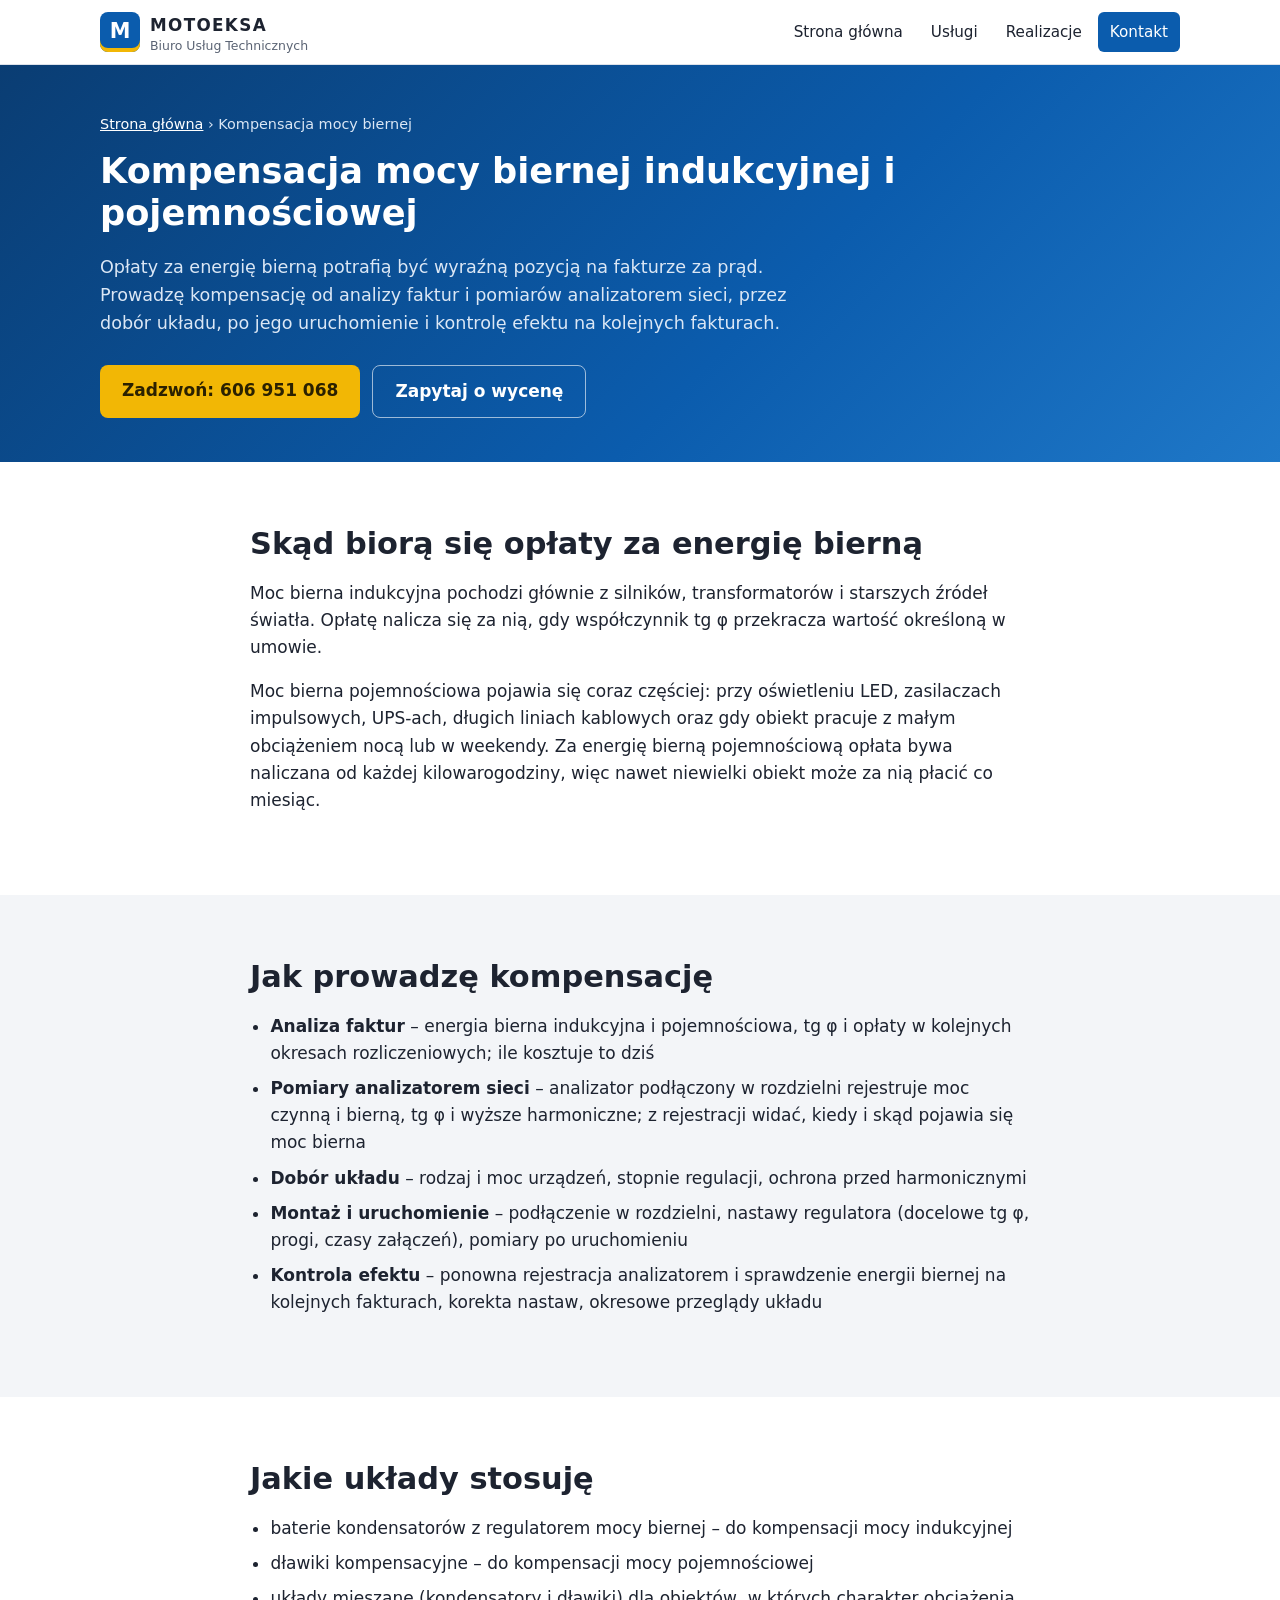
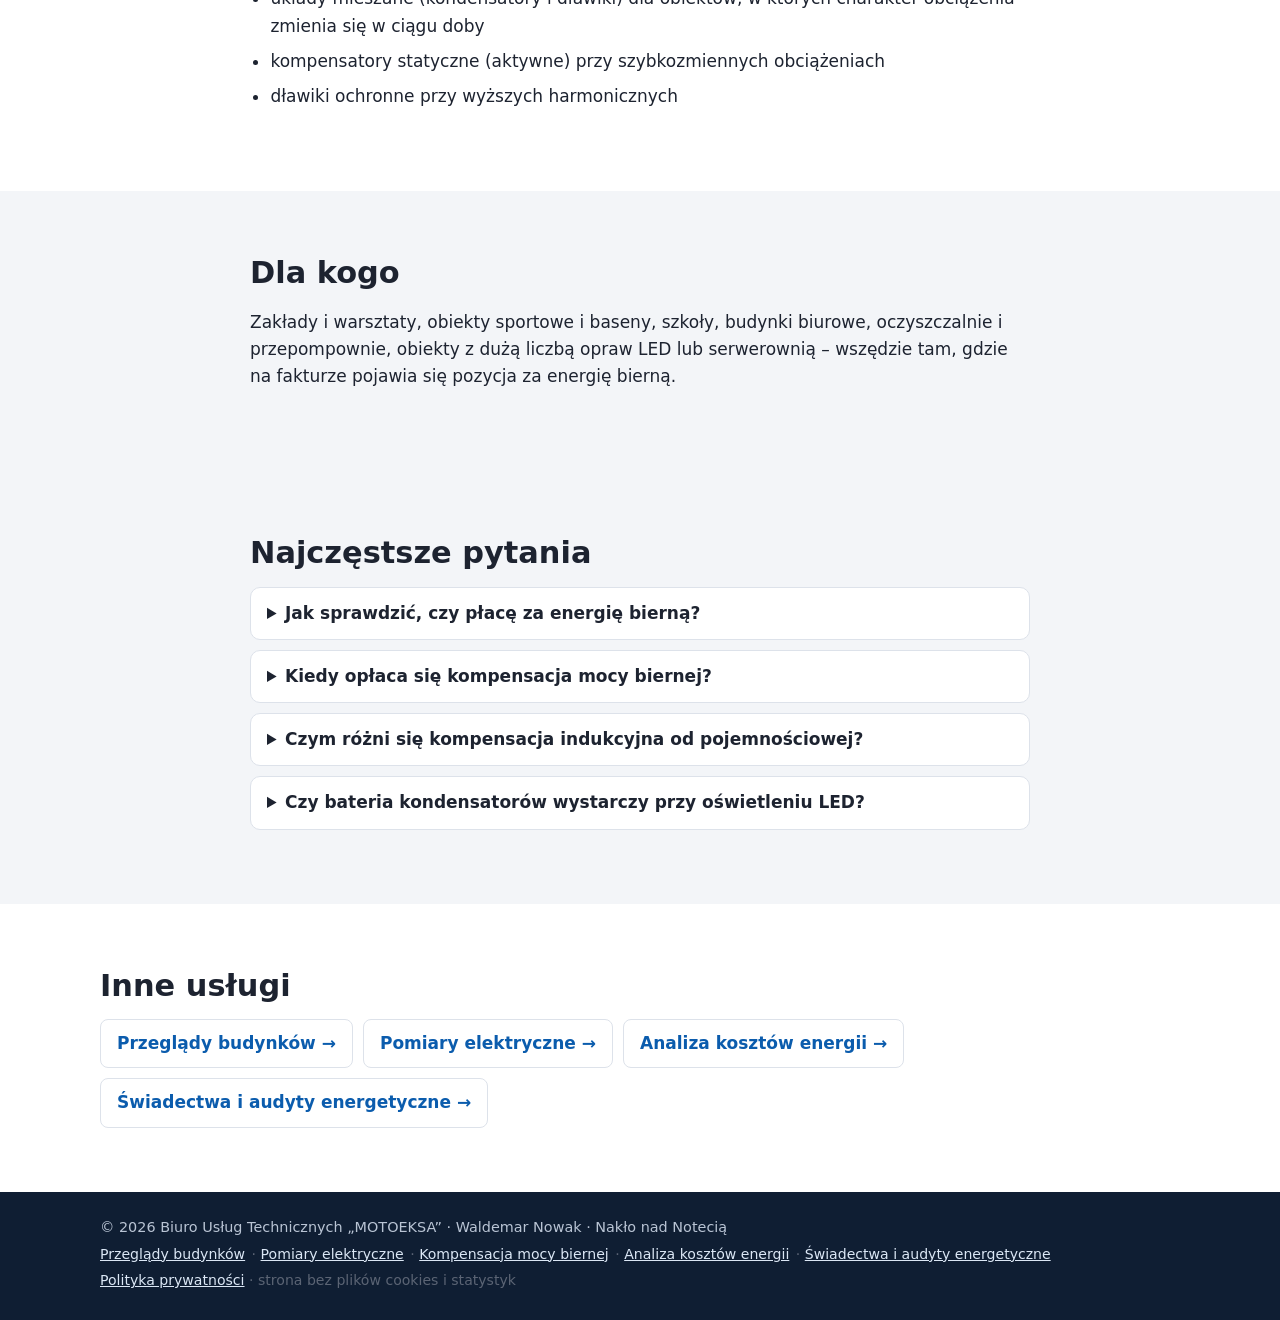
==== commit 0d7a09c6: "Aktualizacja strony 2026-10-22 13:30" ====
--- a/kompensacja-mocy-biernej/index.html
+++ b/kompensacja-mocy-biernej/index.html
@@ -100,6 +100,9 @@
      "name": "województwo kujawsko-pomorskie"
     }
    ],
+   "sameAs": [
+    "https://share.google/DEgC0BHQFHlprhYzm"
+   ],
    "openingHoursSpecification": [
     {
      "@type": "OpeningHoursSpecification",
@@ -128,6 +131,13 @@
      "itemOffered": {
       "@type": "Service",
       "name": "Pomiary i protokoły instalacji elektrycznych"
+     }
+    },
+    {
+     "@type": "Offer",
+     "itemOffered": {
+      "@type": "Service",
+      "name": "Świadectwa charakterystyki energetycznej i audyty energetyczne"
      }
     },
     {
@@ -376,6 +386,7 @@
       <a href="../przeglady-budynkow/">Przeglądy budynków →</a>
       <a href="../pomiary-elektryczne/">Pomiary elektryczne →</a>
       <a href="../oplata-mocowa-analiza-energii/">Analiza kosztów energii →</a>
+      <a href="../swiadectwa-energetyczne-audyty/">Świadectwa i audyty energetyczne →</a>
     </div>
   </div>
 </section>
@@ -385,7 +396,7 @@
 <footer class="stopka">
   <div class="kontener">
     <p>© 2026 Biuro Usług Technicznych „MOTOEKSA” · Waldemar Nowak · Nakło nad Notecią</p>
-    <p class="drobne stopka-uslugi"><a href="../przeglady-budynkow/">Przeglądy budynków</a> · <a href="../pomiary-elektryczne/">Pomiary elektryczne</a> · <a href="../kompensacja-mocy-biernej/">Kompensacja mocy biernej</a> · <a href="../oplata-mocowa-analiza-energii/">Analiza kosztów energii</a></p>
+    <p class="drobne stopka-uslugi"><a href="../przeglady-budynkow/">Przeglądy budynków</a> · <a href="../pomiary-elektryczne/">Pomiary elektryczne</a> · <a href="../kompensacja-mocy-biernej/">Kompensacja mocy biernej</a> · <a href="../oplata-mocowa-analiza-energii/">Analiza kosztów energii</a> · <a href="../swiadectwa-energetyczne-audyty/">Świadectwa i audyty energetyczne</a></p>
     <p class="drobne"><a href="../polityka-prywatnosci.html">Polityka prywatności</a> · strona bez plików cookies i statystyk</p>
   </div>
 </footer>
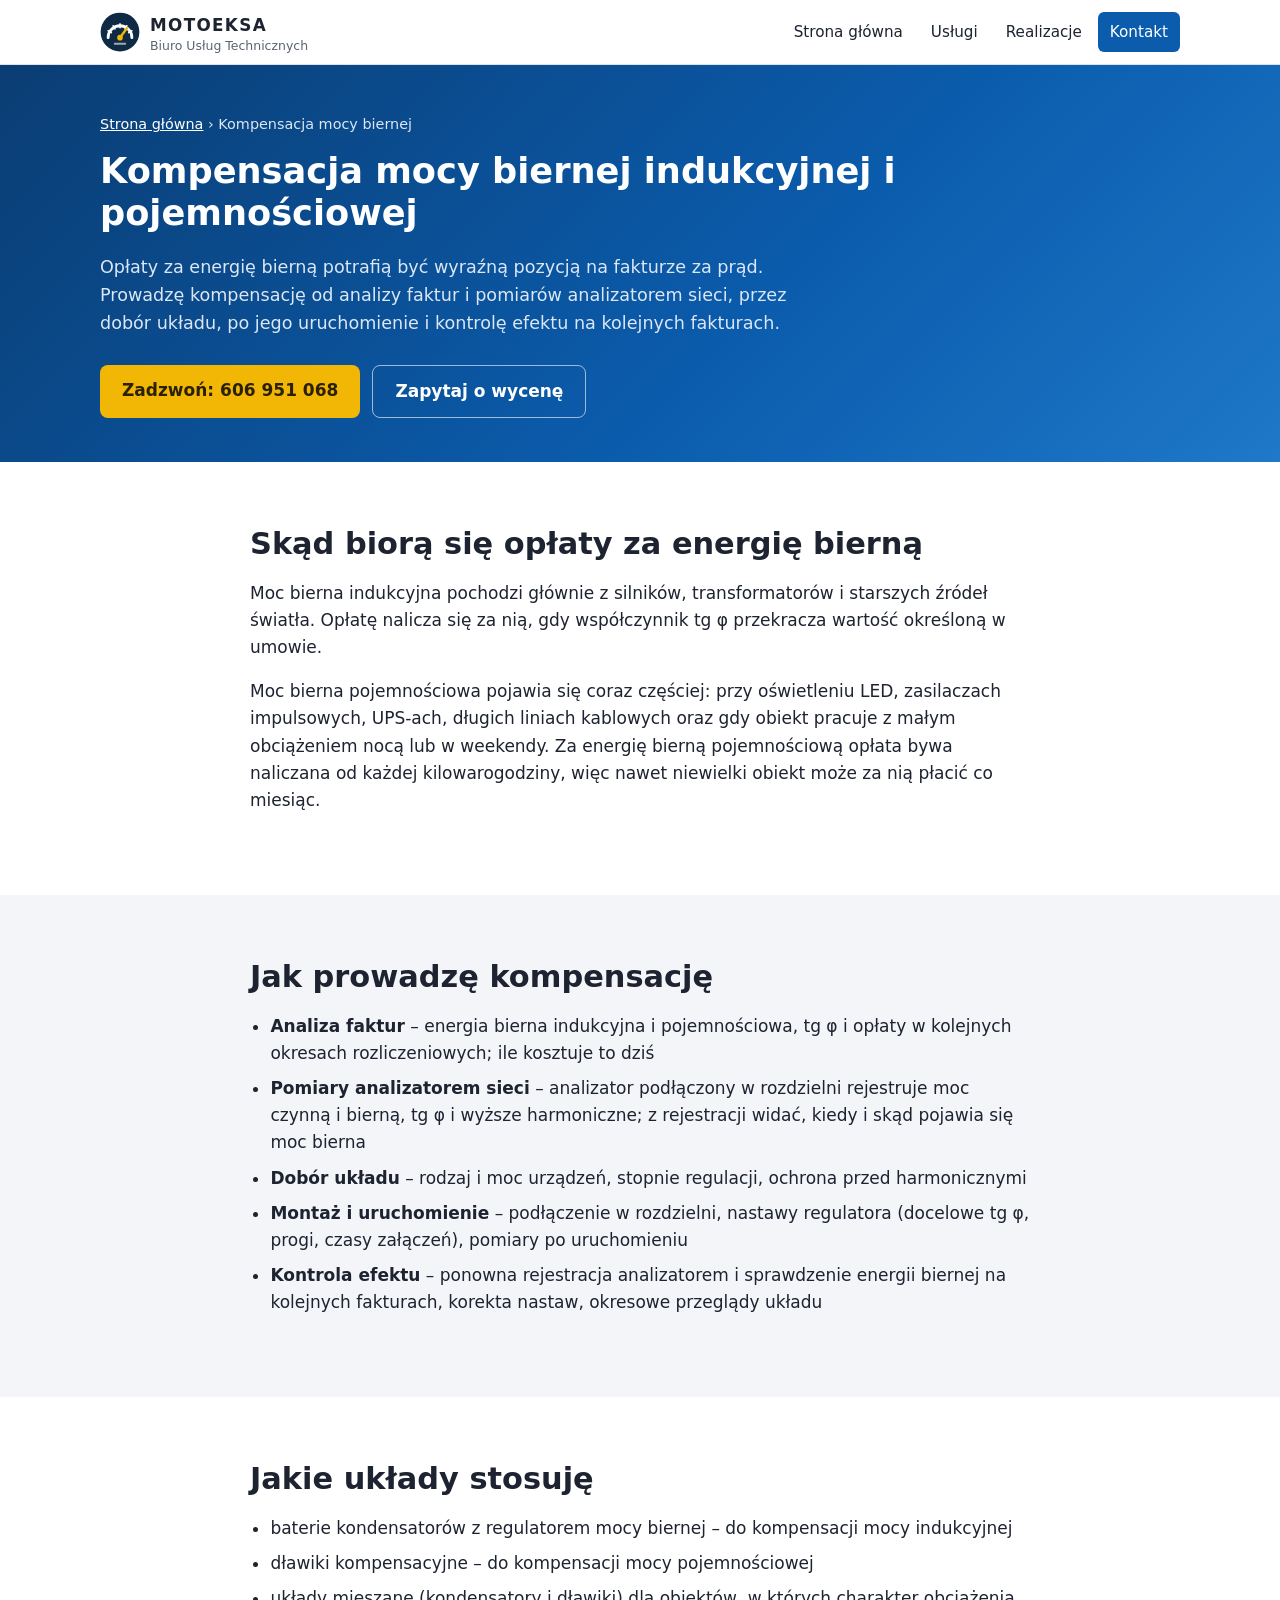
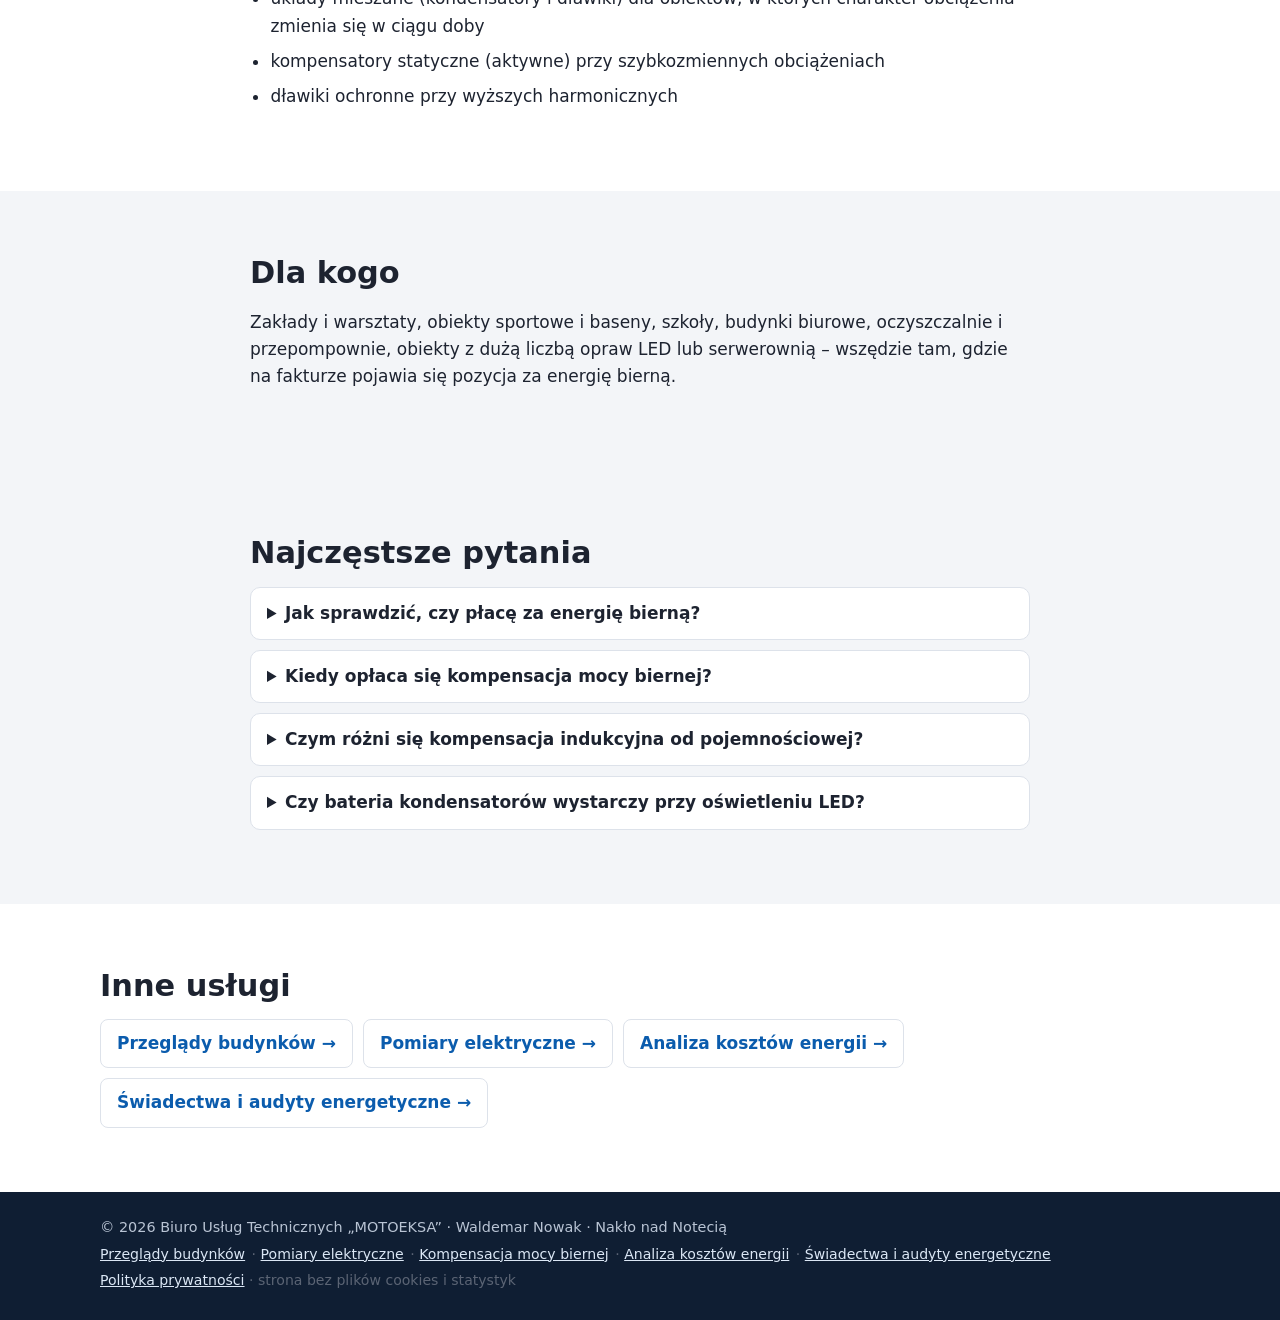
==== commit c322fea1: "Aktualizacja strony 2026-10-22 14:14" ====
--- a/kompensacja-mocy-biernej/index.html
+++ b/kompensacja-mocy-biernej/index.html
@@ -101,7 +101,9 @@
     }
    ],
    "sameAs": [
-    "https://share.google/DEgC0BHQFHlprhYzm"
+    "https://share.google/DEgC0BHQFHlprhYzm",
+    "https://www.linkedin.com/in/waldemar-nowak-a03078222/",
+    "https://www.wpolsce24.pl/firma,1470610,Biuro+Us%C5%82ug+Technicznych+MOTOEKSA+Waldemar+Nowak.html"
    ],
    "openingHoursSpecification": [
     {
@@ -288,7 +290,7 @@
 
 <header class="naglowek">
   <div class="kontener naglowek-wnetrze">
-    <a class="logo" href="../"><span class="logo-znak">M</span><span><b>MOTOEKSA</b><small>Biuro Usług Technicznych</small></span></a>
+    <a class="logo" href="../"><span class="logo-znak logo-znak-svg" aria-hidden="true"><svg xmlns="http://www.w3.org/2000/svg" viewBox="0 0 64 64" width="40" height="40"><circle cx="32" cy="32" r="31" fill="#0f2a44"/><path d="M13 41 A19 19 0 0 1 51 41" fill="none" stroke="#fff" stroke-width="4.5" stroke-linecap="round"/><line x1="32" y1="25" x2="32" y2="19" stroke="#fff" stroke-width="2.5" stroke-linecap="round" transform="rotate(-60 32 41)"/><line x1="32" y1="25" x2="32" y2="19" stroke="#fff" stroke-width="2.5" stroke-linecap="round" transform="rotate(-30 32 41)"/><line x1="32" y1="25" x2="32" y2="19" stroke="#fff" stroke-width="2.5" stroke-linecap="round" transform="rotate(0 32 41)"/><line x1="32" y1="25" x2="32" y2="19" stroke="#fff" stroke-width="2.5" stroke-linecap="round" transform="rotate(30 32 41)"/><line x1="32" y1="25" x2="32" y2="19" stroke="#fff" stroke-width="2.5" stroke-linecap="round" transform="rotate(60 32 41)"/><line x1="32" y1="41" x2="43" y2="26" stroke="#f2b705" stroke-width="4" stroke-linecap="round"/><circle cx="32" cy="41" r="4.5" fill="#f2b705"/><rect x="22" y="49" width="20" height="3.5" rx="1.75" fill="#fff" opacity=".6"/></svg></span><span><b>MOTOEKSA</b><small>Biuro Usług Technicznych</small></span></a>
     <nav class="menu" aria-label="Menu główne">
       <a href="../">Strona główna</a>
       <a href="../#uslugi">Usługi</a>
--- a/styl.css
+++ b/styl.css
@@ -54,6 +54,8 @@
   background: var(--akcent); color: #fff; font-weight: 700; font-size: 1.3rem;
   box-shadow: inset 0 -4px 0 var(--zolty);
 }
+.logo-znak-svg { background: none; box-shadow: none; border-radius: 0; }
+.logo-znak-svg svg { display: block; width: 40px; height: 40px; }
 .menu { display: flex; gap: 4px; flex-wrap: wrap; }
 .menu a { text-decoration: none; color: var(--tekst); padding: 8px 12px; border-radius: 6px; font-size: .95rem; }
 .menu a:hover { background: var(--tlo-2); }
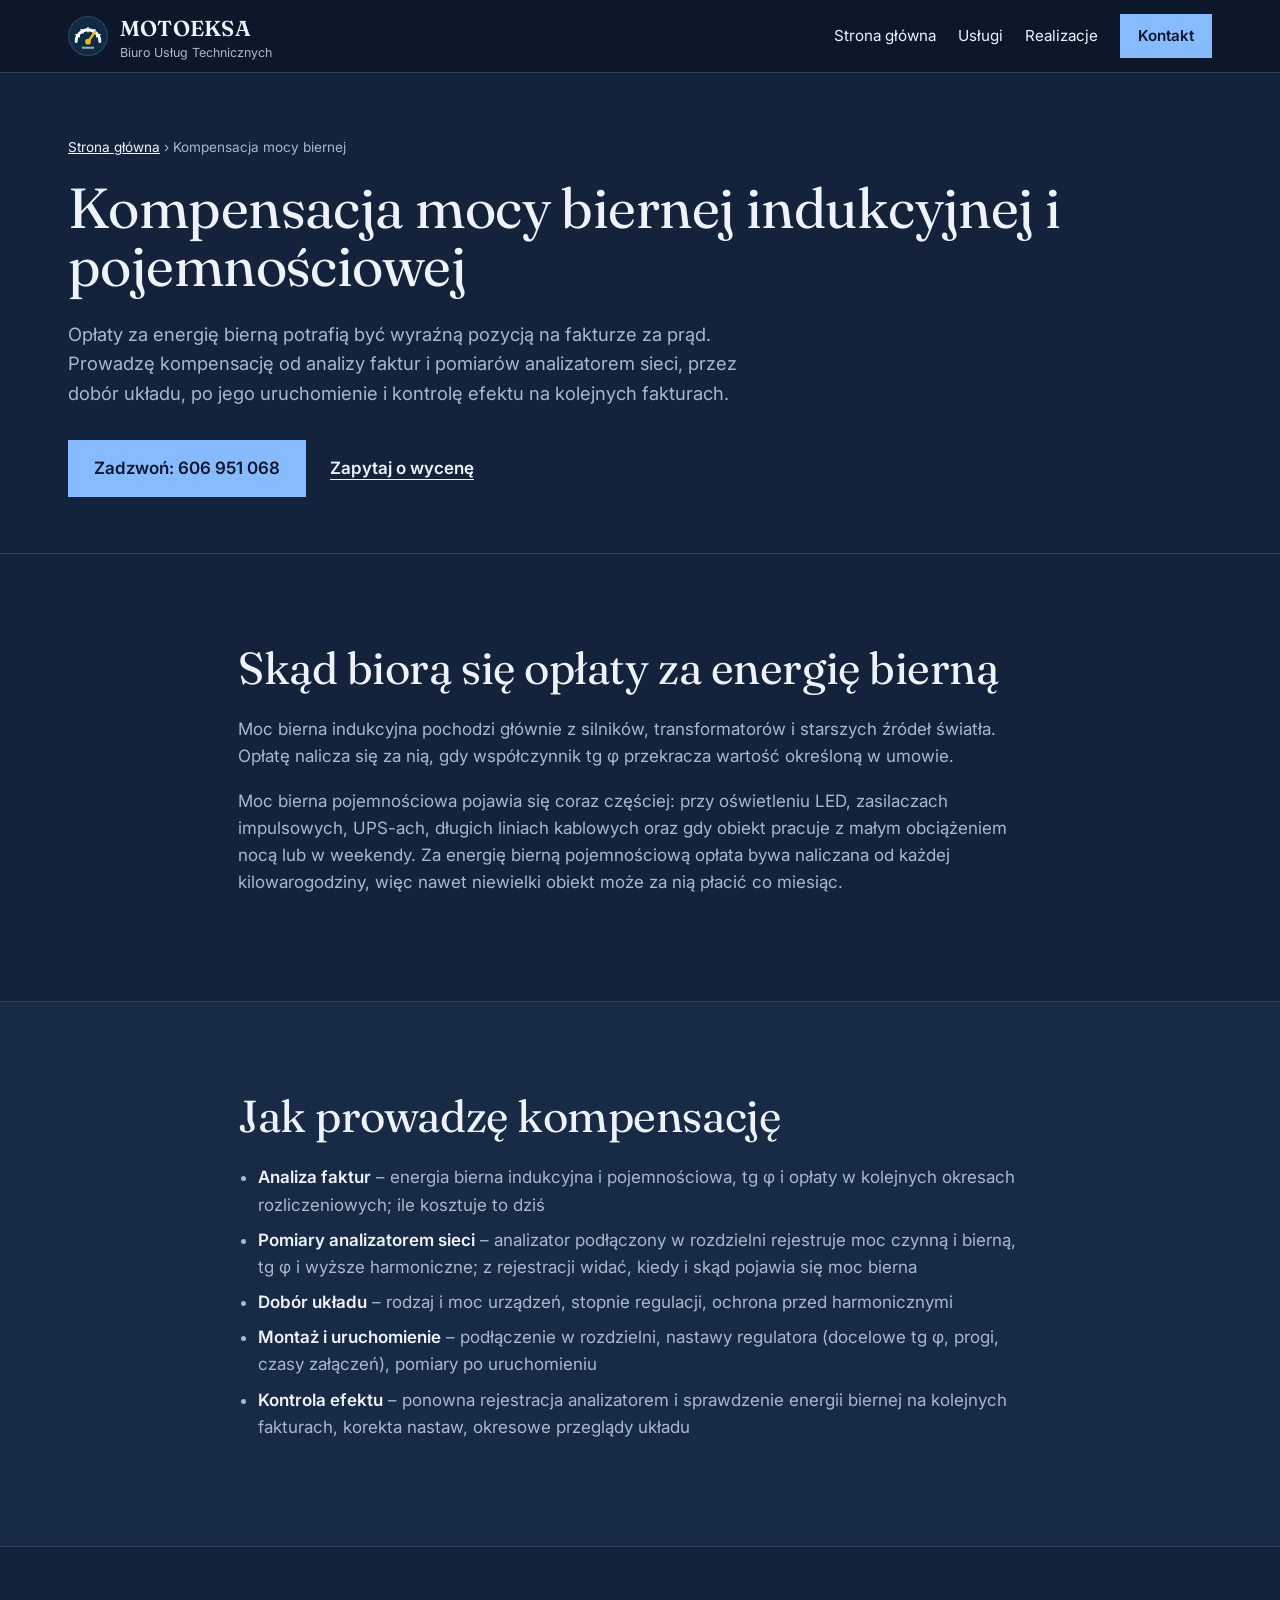
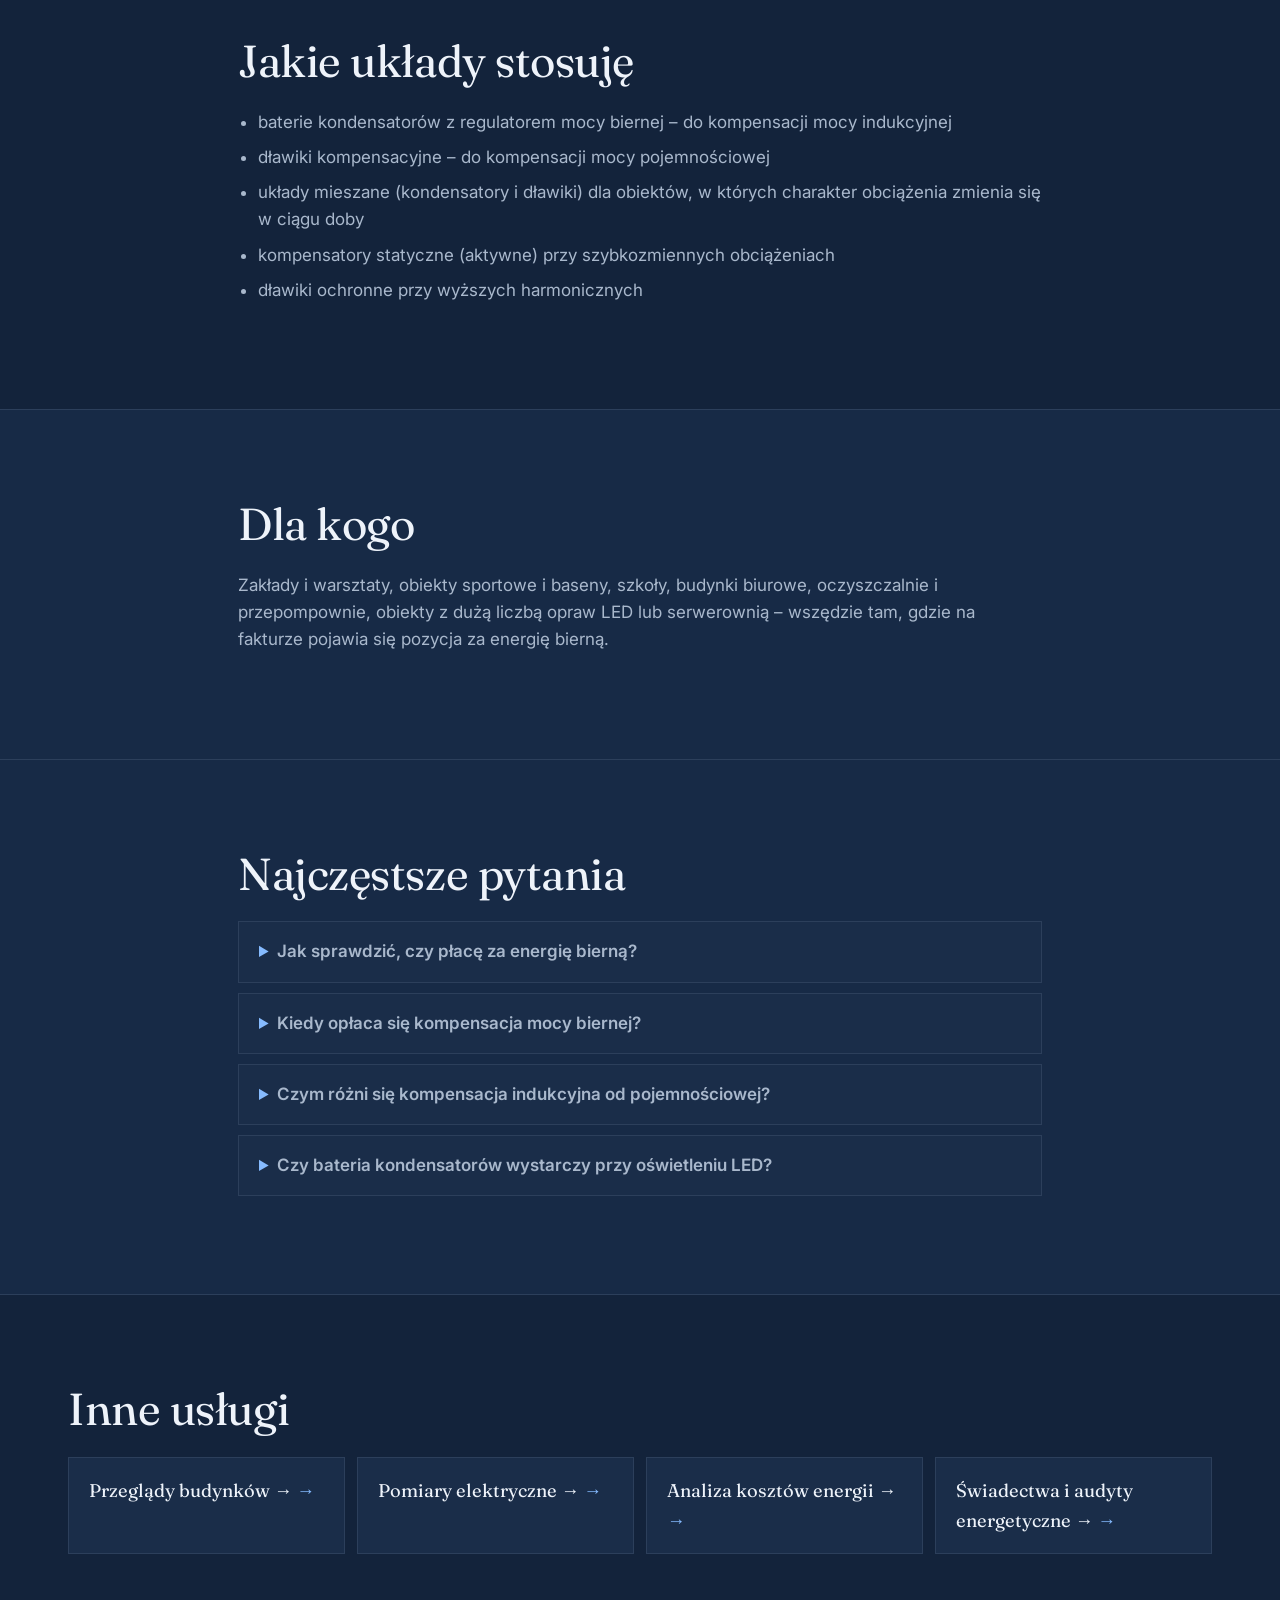
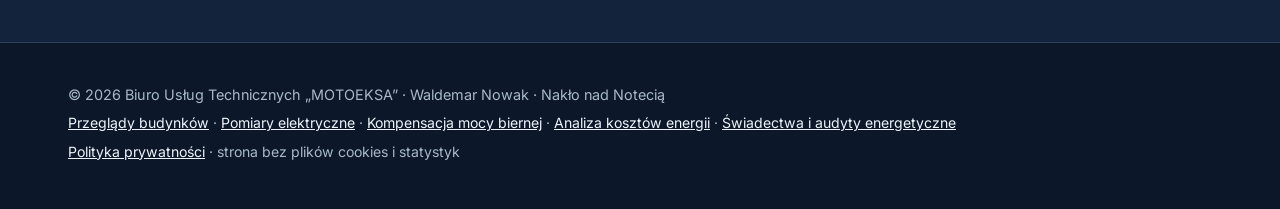
==== commit 3906f39d: "Aktualizacja strony 2026-10-22 20:55" ====
--- a/kompensacja-mocy-biernej/index.html
+++ b/kompensacja-mocy-biernej/index.html
@@ -16,13 +16,12 @@
 <meta property="og:image:width" content="1200">
 <meta property="og:image:height" content="630">
 <meta name="twitter:card" content="summary_large_image">
-<meta name="theme-color" content="#0b5cad">
+<meta name="theme-color" content="#0c1829">
 <link rel="icon" href="../img/ikona.svg" type="image/svg+xml">
+<link rel="preconnect" href="https://fonts.googleapis.com">
+<link rel="preconnect" href="https://fonts.gstatic.com" crossorigin>
+<link rel="stylesheet" href="https://fonts.googleapis.com/css2?family=Fraunces:opsz,wght@9..144,400;9..144,600&family=Inter:wght@400;500;600&display=swap">
 <link rel="stylesheet" href="../styl.css">
-<style>
-:root { --akcent: #0b5cad; --akcent-ciemny: #08447f; --zolty: #f2b705; }
-
-</style>
 <script type="application/ld+json">
 {
  "@context": "https://schema.org",
--- a/styl.css
+++ b/styl.css
@@ -1,267 +1,227 @@
+/* MOTOEKSA – szata „Pracownia / granat” (kolory: --g-*, panel może nadpisać --g-akcent, --g-akcent-2, --g-stopka) */
 :root {
-  --tlo: #ffffff;
-  --tlo-2: #f3f5f8;
-  --tekst: #1d2330;
-  --tekst-2: #5b6474;
-  --akcent: #0b5cad;
-  --akcent-ciemny: #08447f;
-  --zolty: #f2b705;
-  --linia: #dde2ea;
-  --decyzja: #fff6db;
-  --cien: 0 1px 2px rgba(20, 30, 50, .06), 0 4px 16px rgba(20, 30, 50, .06);
+  --g-tlo: #13233b;
+  --g-tlo-2: #172a46;
+  --g-kafel: #1a2d49;
+  --g-kafel-hover: #213757;
+  --g-tekst: #eef3fa;
+  --g-tekst-2: #a9b8cc;
+  --g-linia: #2c3f5b;
+  --g-akcent: #86bbff;
+  --g-akcent-2: #a9ceff;
+  --g-stopka: #0c1829;
+  --g-papier: #fbfcfe;
+  --g-papier-tekst: #1d2330;
+  --serif: "Fraunces", Georgia, serif;
+  --sans: "Inter", system-ui, -apple-system, "Segoe UI", Arial, sans-serif;
 }
 
 * { box-sizing: border-box; }
-html { scroll-behavior: smooth; scroll-padding-top: 72px; }
-body {
-  margin: 0;
-  font-family: "Segoe UI", system-ui, -apple-system, Roboto, Arial, sans-serif;
-  font-size: 17px;
-  line-height: 1.6;
-  color: var(--tekst);
-  background: var(--tlo);
-}
-a { color: var(--akcent); }
-h1, h2, h3 { line-height: 1.2; margin: 0 0 .5em; }
-h2 { font-size: 1.9rem; }
-h3 { font-size: 1.12rem; }
-
-.kontener { max-width: 1120px; margin: 0 auto; padding: 0 20px; }
-
-.roboczy {
-  background: var(--zolty);
-  color: #3a2c00;
-  text-align: center;
-  font-size: .85rem;
-  font-weight: 600;
-  padding: 4px 16px;
-}
+html { scroll-behavior: smooth; scroll-padding-top: 80px; }
+body { margin: 0; font-family: var(--sans); font-size: 17px; line-height: 1.6; color: var(--g-tekst); background: var(--g-tlo); }
+a { color: var(--g-akcent); }
+a:hover { color: var(--g-akcent-2); }
+h1, h2, h3 { line-height: 1.15; margin: 0 0 .5em; font-weight: 400; }
+h1, h2 { font-family: var(--serif); letter-spacing: -.01em; }
+h2 { font-size: clamp(2rem, 3.6vw, 2.8rem); }
+h3 { font-size: 1.15rem; font-weight: 600; }
+b { font-weight: 600; }
+
+.kontener { max-width: 1200px; margin: 0 auto; padding: 0 28px; }
+
+.roboczy { background: var(--g-akcent); color: var(--g-stopka); text-align: center; font-size: 13px; font-weight: 600; padding: 6px 12px; }
 
 /* nagłówek */
-.naglowek {
-  position: sticky; top: 0; z-index: 10;
-  background: rgba(255, 255, 255, .95);
-  backdrop-filter: blur(6px);
-  border-bottom: 1px solid var(--linia);
-}
-.naglowek-wnetrze { display: flex; align-items: center; justify-content: space-between; gap: 16px; min-height: 64px; flex-wrap: wrap; }
-.logo { display: flex; align-items: center; gap: 10px; text-decoration: none; color: var(--tekst); }
-.logo b { display: block; letter-spacing: .08em; font-size: 1.05rem; }
-.logo small { display: block; color: var(--tekst-2); font-size: .78rem; line-height: 1.1; }
-.logo-znak {
-  width: 40px; height: 40px; border-radius: 8px;
-  display: grid; place-items: center;
-  background: var(--akcent); color: #fff; font-weight: 700; font-size: 1.3rem;
-  box-shadow: inset 0 -4px 0 var(--zolty);
-}
-.logo-znak-svg { background: none; box-shadow: none; border-radius: 0; }
+.naglowek { position: sticky; top: 0; z-index: 10; background: rgba(12, 24, 41, .92); backdrop-filter: blur(8px); border-bottom: 1px solid var(--g-linia); }
+.naglowek-wnetrze { display: flex; align-items: center; justify-content: space-between; gap: 16px; min-height: 72px; flex-wrap: wrap; }
+.logo { display: flex; align-items: center; gap: 12px; text-decoration: none; color: var(--g-tekst); }
+.logo:hover { color: var(--g-tekst); }
+.logo b { display: block; font-family: var(--serif); font-weight: 600; font-size: 1.35rem; letter-spacing: .01em; }
+.logo small { display: block; color: var(--g-tekst-2); font-size: .78rem; line-height: 1.1; }
 .logo-znak-svg svg { display: block; width: 40px; height: 40px; }
-.menu { display: flex; gap: 4px; flex-wrap: wrap; }
-.menu a { text-decoration: none; color: var(--tekst); padding: 8px 12px; border-radius: 6px; font-size: .95rem; }
-.menu a:hover { background: var(--tlo-2); }
-.menu .menu-kontakt { background: var(--akcent); color: #fff; }
-.menu .menu-kontakt:hover { background: var(--akcent-ciemny); }
+.logo-znak-svg svg circle:first-child { stroke: var(--g-linia); stroke-width: 2; }
+.menu { display: flex; gap: 2px 22px; flex-wrap: wrap; align-items: center; }
+.menu a { text-decoration: none; color: var(--g-tekst); font-size: .95rem; padding: 6px 0; }
+.menu a:hover { color: var(--g-akcent); }
+.menu .menu-kontakt { background: var(--g-akcent); color: var(--g-stopka); padding: 10px 18px; font-weight: 600; }
+.menu .menu-kontakt:hover { background: var(--g-akcent-2); color: var(--g-stopka); }
 
 /* hero */
-.hero {
-  background: linear-gradient(135deg, #0a3d73 0%, #0b5cad 60%, #1f78c8 100%);
-  color: #fff;
-  padding: 72px 0 64px;
-}
-.hero-wnetrze { display: grid; grid-template-columns: 1.5fr 1fr; gap: 48px; align-items: center; }
-.hero-etykieta { margin: 0 0 12px; font-weight: 600; color: var(--zolty); letter-spacing: .02em; }
-.hero h1 { font-size: 2.6rem; margin-bottom: 18px; }
-.hero-opis { font-size: 1.1rem; color: #dbe7f5; max-width: 40em; margin: 0 0 28px; }
-.przyciski { display: flex; gap: 12px; flex-wrap: wrap; }
-.przycisk {
-  display: inline-block; text-decoration: none; font-weight: 600;
-  padding: 12px 22px; border-radius: 8px;
-  background: var(--zolty); color: #2b2100;
-}
-.przycisk:hover { filter: brightness(1.05); }
-.przycisk-jasny { background: transparent; color: #fff; border: 1.5px solid rgba(255, 255, 255, .6); }
-.przycisk-jasny:hover { background: rgba(255, 255, 255, .1); }
-.hero-fakty { list-style: none; margin: 0; padding: 0; display: grid; gap: 12px; }
-.hero-fakty li {
-  background: rgba(255, 255, 255, .1);
-  border: 1px solid rgba(255, 255, 255, .18);
-  border-radius: 10px; padding: 14px 18px;
-}
-.hero-fakty b { display: block; font-size: 1.05rem; }
-.hero-fakty span { color: #dbe7f5; font-size: .95rem; }
+.hero { background: var(--g-tlo); color: var(--g-tekst); padding: 88px 0 80px; border-bottom: 1px solid var(--g-linia); }
+.hero-wnetrze { display: grid; grid-template-columns: 1.55fr 1fr; gap: 56px; align-items: end; }
+.hero-etykieta { margin: 0 0 18px; font-size: .8rem; text-transform: uppercase; letter-spacing: .14em; color: var(--g-tekst-2); }
+.hero h1 { font-size: clamp(2.4rem, 5.2vw, 4.4rem); line-height: 1.04; margin-bottom: 24px; }
+.hero-opis { font-size: 1.15rem; color: var(--g-tekst-2); max-width: 38em; margin: 0 0 32px; }
+.przyciski { display: flex; gap: 14px 24px; flex-wrap: wrap; align-items: center; }
+.przycisk { display: inline-block; text-decoration: none; font-weight: 600; padding: 15px 26px; background: var(--g-akcent); color: var(--g-stopka); }
+.przycisk:hover { background: var(--g-akcent-2); color: var(--g-stopka); }
+.przycisk-jasny { background: transparent; color: var(--g-tekst); padding: 15px 0; text-decoration: underline; text-underline-offset: 5px; text-decoration-thickness: 1px; }
+.przycisk-jasny:hover { background: transparent; color: var(--g-akcent); }
+.hero-fakty { list-style: none; margin: 0; padding: 0; border-top: 1px solid var(--g-tekst); }
+.hero-fakty li { border-bottom: 1px solid var(--g-linia); padding: 14px 0; }
+.hero-fakty b { display: block; font-family: var(--serif); font-weight: 400; font-size: 1.15rem; }
+.hero-fakty span { color: var(--g-tekst-2); font-size: .92rem; }
 
 /* sekcje */
-.sekcja { padding: 64px 0; }
-.sekcja-tlo { background: var(--tlo-2); }
-.wstep { color: var(--tekst-2); margin: 0 0 28px; }
-
-.karty { display: grid; grid-template-columns: repeat(2, 1fr); gap: 20px; }
-.karta {
-  background: var(--tlo); border: 1px solid var(--linia); border-radius: 12px;
-  padding: 22px 22px 14px; box-shadow: var(--cien);
-}
-.karta ul { margin: 0; padding-left: 1.1em; color: var(--tekst-2); font-size: .97rem; }
+.sekcja { padding: 88px 0; border-bottom: 1px solid var(--g-linia); }
+.sekcja-tlo { background: var(--g-tlo-2); }
+.wstep { color: var(--g-tekst-2); margin: 0 0 36px; max-width: 46em; font-size: 1.05rem; }
+
+/* usługi jako kafelki */
+.karty { display: grid; grid-template-columns: repeat(auto-fit, minmax(320px, 1fr)); gap: 20px; }
+.karta { background: var(--g-kafel); border: 1px solid var(--g-linia); padding: 30px 28px 22px; display: flex; flex-direction: column; transition: border-color .15s, background .15s; }
+.karta:hover { border-color: var(--g-tekst-2); background: var(--g-kafel-hover); }
+.karta h3 { font-family: var(--serif); font-weight: 400; font-size: 1.55rem; line-height: 1.15; }
+.karta ul { margin: 0 0 12px; padding-left: 1.1em; color: var(--g-tekst-2); font-size: .95rem; }
 .karta li { margin-bottom: 6px; }
-.ikona {
-  width: 44px; height: 44px; border-radius: 10px; margin-bottom: 12px;
-  display: grid; place-items: center; font-size: 1.35rem;
-  background: #e6effa; color: var(--akcent);
-}
-.karta-szeroka { grid-column: 1 / -1; border-top: 4px solid var(--zolty); }
+.karta li::marker { color: var(--g-akcent); }
+.ikona { width: auto; height: auto; margin-bottom: 18px; font-family: var(--serif); font-size: 1.4rem; color: var(--g-akcent); background: none; display: block; }
+.ikona-tekst { font-size: 1.2rem; font-weight: 600; letter-spacing: .04em; }
+.karta-szeroka { grid-column: 1 / -1; }
 .dwie-kolumny { columns: 2; column-gap: 40px; }
-.karta-opis { color: var(--tekst-2); font-size: .97rem; margin: 0 0 14px; max-width: 70em; }
-.etapy { list-style: none; counter-reset: etap; margin: 0 0 8px; padding: 0; display: grid; grid-template-columns: repeat(5, 1fr); gap: 12px; }
-.etapy li { counter-increment: etap; background: var(--tlo-2); border-radius: 10px; padding: 12px 14px; }
-.etapy li::before {
-  content: counter(etap); display: grid; place-items: center; width: 26px; height: 26px; border-radius: 50%;
-  background: var(--akcent); color: #fff; font-weight: 700; font-size: .85rem; margin-bottom: 8px;
-}
+.dwie-kolumny li { break-inside: avoid; }
+.karta-opis { color: var(--g-tekst-2); font-size: .97rem; margin: 0 0 18px; max-width: 70em; }
+.karta-link { margin-top: auto; align-self: flex-start; display: inline-block; padding-top: 8px; font-weight: 600; text-decoration: none; color: var(--g-akcent); }
+.karta-link:hover { text-decoration: underline; text-underline-offset: 4px; }
+.etapy { list-style: none; counter-reset: etap; margin: 0 0 14px; padding: 0; display: grid; grid-template-columns: repeat(5, 1fr); gap: 12px; }
+.etapy li { counter-increment: etap; border-top: 1px solid var(--g-tekst-2); padding: 14px 4px 0 0; }
+.etapy li::before { content: counter(etap, decimal-leading-zero); display: block; font-family: var(--serif); color: var(--g-akcent); font-size: 1.2rem; margin-bottom: 6px; }
 .etapy b { display: block; font-size: .95rem; line-height: 1.3; margin-bottom: 4px; }
-.etapy span { color: var(--tekst-2); font-size: .88rem; line-height: 1.45; display: block; }
-.dwie-kolumny li { break-inside: avoid; }
-.ikona-tekst { font-size: 1rem; font-weight: 700; }
-/* pozycje do decyzji użytkownika (wersja robocza) */
-.karta-decyzja { background: var(--decyzja); border-style: dashed; position: relative; }
-.karta-decyzja::after {
-  content: "do decyzji"; position: absolute; top: 12px; right: 12px;
-  font-size: .72rem; font-weight: 600; text-transform: uppercase; letter-spacing: .05em;
-  color: #7a5b00; background: #ffe9a3; padding: 2px 8px; border-radius: 99px;
-}
-
-.realizacje { display: grid; grid-template-columns: repeat(2, 1fr); gap: 20px; }
-.realizacja { background: var(--tlo); border-radius: 12px; padding: 22px; border-left: 4px solid var(--akcent); box-shadow: var(--cien); position: relative; }
-.realizacja.karta-decyzja { border-left-color: var(--zolty); }
-.realizacja p { margin: 0; color: var(--tekst-2); font-size: .97rem; }
-.realizacja-plik { display: grid; grid-template-columns: 1fr auto; gap: 20px; align-items: start; }
-.realizacja-szeroka { grid-column: 1 / -1; }
-.link-pdf { display: inline-block; margin-top: 14px; font-weight: 600; text-decoration: none; }
-.link-pdf::before { content: "PDF"; font-size: .7rem; background: #c62828; color: #fff; padding: 2px 6px; border-radius: 4px; margin-right: 8px; vertical-align: 2px; }
-.link-pdf small { display: block; font-weight: 400; color: var(--tekst-2); margin-left: 40px; }
-.link-pdf:hover { text-decoration: underline; }
-.miniatura img { display: block; width: 120px; height: auto; border: 1px solid var(--linia); border-radius: 4px; box-shadow: var(--cien); transition: transform .15s; }
-.miniatura:hover img { transform: scale(1.03); }
-.znacznik {
-  display: inline-block; font-size: .75rem; font-weight: 600; text-transform: uppercase; letter-spacing: .05em;
-  color: var(--akcent); margin-bottom: 6px;
-}
-
-.protokoly { display: grid; grid-template-columns: 1fr 1fr; gap: 36px; align-items: start; }
-.cechy { list-style: none; margin: 0; padding: 0; display: grid; gap: 14px; }
-.cechy li { padding-left: 18px; border-left: 3px solid var(--zolty); }
+.etapy span { color: var(--g-tekst-2); font-size: .87rem; line-height: 1.45; display: block; }
+
+/* pasek wyceny */
+.wycena { padding: 0; background: var(--g-tlo); }
+.wycena-wnetrze { display: flex; align-items: center; justify-content: space-between; gap: 20px 40px; flex-wrap: wrap; padding: 48px 0; border-bottom: 1px solid var(--g-linia); }
+.wycena-wnetrze b { display: block; font-family: var(--serif); font-weight: 400; font-size: 1.9rem; line-height: 1.2; margin-bottom: 6px; }
+.wycena-wnetrze span { color: var(--g-tekst-2); }
+.wycena-wnetrze > div { flex: 1 1 420px; }
+
+/* protokoły */
+.protokoly { display: grid; grid-template-columns: 1fr 1.05fr; gap: 48px; align-items: start; }
+.cechy { list-style: none; margin: 0; padding: 0; border-top: 1px solid var(--g-tekst); }
+.cechy li { border-bottom: 1px solid var(--g-linia); padding: 14px 0; }
 .cechy b { display: block; }
-.cechy span { color: var(--tekst-2); font-size: .95rem; }
-.probka { margin: 0; background: var(--tlo); border: 1px solid var(--linia); border-radius: 12px; padding: 20px; box-shadow: var(--cien); position: sticky; top: 84px; }
-.probka figcaption { font-size: .78rem; font-weight: 600; text-transform: uppercase; letter-spacing: .05em; color: var(--tekst-2); margin-bottom: 10px; }
+.cechy span { color: var(--g-tekst-2); font-size: .94rem; }
+.probka { margin: 0; background: var(--g-papier); color: var(--g-papier-tekst); padding: 24px; position: sticky; top: 96px; box-shadow: 0 20px 50px rgba(0, 0, 0, .35); }
+.probka figcaption { font-size: .75rem; font-weight: 600; text-transform: uppercase; letter-spacing: .1em; color: #5b6474; margin-bottom: 12px; }
 .probka table { width: 100%; border-collapse: collapse; font-size: .88rem; }
-.probka th { text-align: left; background: var(--akcent); color: #fff; font-weight: 600; padding: 7px 8px; }
-.probka td { padding: 8px; border-bottom: 1px solid var(--linia); vertical-align: top; }
-.probka-stopka { margin: 12px 0 0; font-size: .8rem; color: var(--tekst-2); }
+.probka th { text-align: left; background: #13233b; color: #fff; font-weight: 600; padding: 8px; }
+.probka td { padding: 8px; border-bottom: 1px solid #dde2ea; vertical-align: top; }
+.probka-stopka { margin: 12px 0 0; font-size: .8rem; color: #5b6474; }
 .stan { display: inline-block; padding: 1px 8px; border-radius: 99px; font-size: .8rem; font-weight: 600; white-space: nowrap; }
 .stan-db { background: #e3f4e8; color: #1d6b35; }
 .stan-dst { background: #fff1c9; color: #7a5b00; }
 .stan-zly { background: #fde2e0; color: #a3271d; }
-.sekcja-tlo .karta, .sekcja-tlo .realizacja { background: var(--tlo); }
-.sekcja:not(.sekcja-tlo) .realizacja { background: var(--tlo-2); box-shadow: none; }
-.sekcja-tlo .kontakt { background: var(--tlo); }
-
-.sprzet { display: grid; grid-template-columns: repeat(3, 1fr); gap: 28px; }
-.sprzet ul { margin: 0; padding-left: 1.1em; color: var(--tekst-2); }
+
+/* realizacje */
+.realizacje { display: grid; grid-template-columns: repeat(2, 1fr); gap: 20px; }
+.realizacja { background: var(--g-kafel); border: 1px solid var(--g-linia); padding: 26px; }
+.realizacja p { margin: 0; color: var(--g-tekst-2); font-size: .96rem; }
+.realizacja h3 { font-family: var(--serif); font-weight: 400; font-size: 1.4rem; }
+.realizacja-plik { display: grid; grid-template-columns: 1fr auto; gap: 24px; align-items: start; }
+.realizacja-szeroka { grid-column: 1 / -1; }
+.znacznik { display: inline-block; font-size: .72rem; font-weight: 600; text-transform: uppercase; letter-spacing: .12em; color: var(--g-akcent); margin-bottom: 10px; }
+.link-pdf { display: inline-block; margin-top: 16px; font-weight: 600; text-decoration: none; }
+.link-pdf::before { content: "PDF"; font-size: .68rem; border: 1px solid var(--g-akcent); color: var(--g-akcent); padding: 1px 6px; margin-right: 8px; vertical-align: 2px; }
+.link-pdf small { display: block; font-weight: 400; color: var(--g-tekst-2); margin-left: 44px; }
+.link-pdf:hover { text-decoration: underline; text-underline-offset: 4px; }
+.miniatura img { display: block; width: 130px; height: auto; background: #fff; transition: transform .15s; }
+.miniatura:hover img { transform: translateY(-3px); }
+
+/* sprzęt */
+.sprzet { display: grid; grid-template-columns: repeat(3, 1fr); gap: 32px; }
+.sprzet h3 { font-family: var(--serif); font-weight: 400; font-size: 1.4rem; padding-bottom: 12px; border-bottom: 1px solid var(--g-tekst); display: block; }
+.sprzet ul { margin: 0; padding-left: 1.1em; color: var(--g-tekst-2); }
 .sprzet li { margin-bottom: 6px; }
-.sprzet h3 { padding-bottom: 8px; border-bottom: 2px solid var(--zolty); display: inline-block; }
-
-.o-mnie > div { max-width: 820px; }
-.o-mnie-ze-zdjeciem { display: grid; grid-template-columns: 240px 1fr; gap: 40px; align-items: start; }
-.o-mnie-zdjecie { width: 100%; border-radius: 12px; display: block; }
-.tekst-sekcji { max-width: 820px; }
+.sprzet li::marker { color: var(--g-akcent); }
+
+/* o mnie, obszar, teksty */
+.o-mnie > div { max-width: 860px; }
+.o-mnie p { color: var(--g-tekst-2); }
+.o-mnie p b { color: var(--g-tekst); }
+.lista-faktow { list-style: none; padding: 0; margin: 24px 0 0; border-top: 1px solid var(--g-linia); }
+.lista-faktow li { border-bottom: 1px solid var(--g-linia); padding: 10px 0; color: var(--g-tekst-2); }
+.lista-faktow b { color: var(--g-tekst); }
+.obszar { display: grid; grid-template-columns: auto 1fr; gap: 24px; align-items: start; }
+.obszar-ikona { font-family: var(--serif); font-size: 2rem; color: var(--g-akcent); width: auto; height: auto; background: none; }
+.tekst-sekcji { max-width: 860px; color: var(--g-tekst-2); }
+.tekst-sekcji b { color: var(--g-tekst); }
 .tekst-sekcji ul { padding-left: 1.2em; }
 .tekst-sekcji li { margin-bottom: 8px; }
-.karta-link { display: inline-block; margin: 6px 0 8px; font-weight: 600; text-decoration: none; }
-.karta-link:hover { text-decoration: underline; }
-.obszar { display: grid; grid-template-columns: auto 1fr; gap: 20px; align-items: start; }
-.obszar-ikona { width: 52px; height: 52px; border-radius: 12px; display: grid; place-items: center; font-size: 1.6rem; background: #e6effa; color: var(--akcent); }
-.hero-podstrona { padding: 48px 0 44px; }
-.hero-podstrona h1 { font-size: 2.2rem; max-width: 24em; }
-.okruszki { font-size: .9rem; color: #dbe7f5; margin-bottom: 14px; }
-.okruszki a { color: #fff; }
-.faq details { background: var(--tlo); border: 1px solid var(--linia); border-radius: 10px; margin-bottom: 10px; padding: 0 16px; }
-.faq summary { cursor: pointer; font-weight: 600; padding: 12px 0; }
-.faq details p { margin: 0 0 14px; color: var(--tekst-2); }
-.inne-uslugi { display: flex; flex-wrap: wrap; gap: 10px; }
-.inne-uslugi a { text-decoration: none; padding: 10px 16px; border: 1px solid var(--linia); border-radius: 8px; font-weight: 600; background: var(--tlo); }
-.inne-uslugi a:hover { border-color: var(--akcent); }
-.stopka-uslugi a { margin-right: 2px; }
-.wycena { padding: 0 0 56px; }
-.wycena-wnetrze {
-  display: flex; align-items: center; justify-content: space-between; gap: 20px; flex-wrap: wrap;
-  background: linear-gradient(135deg, #0a3d73, #0b5cad); color: #fff; border-radius: 14px; padding: 22px 28px;
-}
-.wycena-wnetrze b { display: block; font-size: 1.15rem; }
-.wycena-wnetrze span { color: #dbe7f5; }
-.wycena-wnetrze > div { flex: 1 1 380px; }
-.zdjecie {
-  aspect-ratio: 4 / 5; border-radius: 12px;
-  background: repeating-linear-gradient(45deg, #e3e8ef 0 12px, #edf1f6 12px 24px);
-  display: grid; place-items: center; color: var(--tekst-2); font-size: .9rem;
-  border: 1px dashed #b8c2d1;
-}
-.lista-faktow { list-style: none; padding: 0; margin: 16px 0 0; }
-.lista-faktow li { margin-bottom: 6px; }
-.do-uzupelnienia { background: var(--decyzja); color: #7a5b00; padding: 0 6px; border-radius: 4px; }
-
-.kontakt { display: grid; grid-template-columns: 1fr auto; gap: 40px; align-items: center; background: var(--tlo-2); border-radius: 14px; padding: 32px; }
-.kontakt p { margin: 0 0 14px; }
-.kontakt-firma { font-size: 1.1rem; }
-.kontakt-linki { display: flex; flex-direction: column; gap: 4px; font-size: 1.15rem; font-weight: 600; }
-.kontakt-linki a { text-decoration: none; }
-.kontakt-qr { margin: 0; text-align: center; background: #fff; padding: 16px; border-radius: 12px; border: 1px solid var(--linia); }
-.kontakt-qr img { display: block; width: 200px; height: 200px; }
-.kontakt-qr figcaption { font-size: .8rem; color: var(--tekst-2); margin-top: 8px; max-width: 200px; }
-.drobne { font-size: .88rem; color: var(--tekst-2); }
-
-.stopka { background: #0f1e33; color: #b9c4d4; padding: 24px 0; font-size: .9rem; }
-.stopka p { margin: 0 0 4px; }
-.stopka a { color: #dbe7f5; }
-.tekst-prawny { max-width: 820px; }
-.tekst-prawny h1 { font-size: 2rem; }
-.tekst-prawny h2 { font-size: 1.15rem; margin-top: 1.6em; }
+.tekst-sekcji h2, .tekst-sekcji h3 { color: var(--g-tekst); }
+
+/* podstrony */
+.hero-podstrona { padding: 64px 0 56px; }
+.hero-podstrona h1 { font-size: clamp(2.1rem, 4.4vw, 3.6rem); max-width: 18em; }
+.okruszki { font-size: .85rem; color: var(--g-tekst-2); margin-bottom: 20px; }
+.okruszki a { color: var(--g-tekst); }
+.faq details { background: var(--g-kafel); border: 1px solid var(--g-linia); margin-bottom: 10px; padding: 0 20px; }
+.faq details[open] { border-color: var(--g-tekst-2); }
+.faq summary { cursor: pointer; font-weight: 600; padding: 16px 0; }
+.faq summary::marker { color: var(--g-akcent); }
+.faq details p { margin: 0 0 16px; color: var(--g-tekst-2); }
+.inne-uslugi { display: grid; grid-template-columns: repeat(auto-fit, minmax(240px, 1fr)); gap: 12px; }
+.inne-uslugi a { text-decoration: none; padding: 18px 20px; border: 1px solid var(--g-linia); background: var(--g-kafel); color: var(--g-tekst); font-family: var(--serif); font-size: 1.15rem; }
+.inne-uslugi a::after { content: " →"; color: var(--g-akcent); }
+.inne-uslugi a:hover { border-color: var(--g-tekst-2); background: var(--g-kafel-hover); }
+
+/* kontakt */
+.kontakt { display: grid; grid-template-columns: 1fr auto; gap: 48px; align-items: center; background: var(--g-kafel); border: 1px solid var(--g-linia); padding: 40px; }
+.kontakt p { margin: 0 0 14px; color: var(--g-tekst-2); }
+.kontakt-firma { font-family: var(--serif); font-size: 1.5rem; line-height: 1.25; }
+.kontakt-firma b { color: var(--g-tekst); font-weight: 400; }
+.kontakt-linki { display: flex; flex-direction: column; gap: 6px; }
+.kontakt-linki a { text-decoration: none; font-family: var(--serif); font-size: 1.7rem; color: var(--g-akcent); }
+.kontakt-qr { margin: 0; text-align: center; background: #fff; padding: 16px; }
+.kontakt-qr img { display: block; width: 190px; height: 190px; }
+.kontakt-qr figcaption { font-size: .8rem; color: #42526a; margin-top: 8px; max-width: 190px; }
+.drobne { font-size: .88rem; color: var(--g-tekst-2); }
+
+.do-uzupelnienia { background: #3a3415; color: #ffe08a; padding: 0 6px; }
+.karta-decyzja { border-style: dashed; }
+
+/* stopka */
+.stopka { background: var(--g-stopka); color: var(--g-tekst-2); padding: 40px 0; font-size: .9rem; }
+.stopka p { margin: 0 0 6px; }
+.stopka a { color: var(--g-tekst); }
+.stopka .do-uzupelnienia { background: transparent; color: var(--g-akcent); padding: 0; }
+
+/* polityka prywatności */
+.tekst-prawny { max-width: 860px; color: var(--g-tekst-2); }
+.tekst-prawny h1 { font-size: clamp(2rem, 4vw, 3rem); color: var(--g-tekst); }
+.tekst-prawny h2 { font-size: 1.4rem; margin-top: 1.6em; color: var(--g-tekst); }
+.tekst-prawny b { color: var(--g-tekst); }
 .tekst-prawny ul { padding-left: 1.2em; }
 .tekst-prawny li { margin-bottom: 4px; }
-.stopka .do-uzupelnienia { background: transparent; color: var(--zolty); padding: 0; }
 
 /* telefon i tablet */
 @media (max-width: 900px) {
-  .hero-wnetrze { grid-template-columns: 1fr; gap: 32px; }
-  .sprzet { grid-template-columns: 1fr; gap: 20px; }
+  .hero-wnetrze { grid-template-columns: 1fr; gap: 40px; }
+  .sprzet { grid-template-columns: 1fr; gap: 28px; }
   .protokoly { grid-template-columns: 1fr; }
-  .o-mnie-ze-zdjeciem { grid-template-columns: 1fr; }
-  .o-mnie-zdjecie { max-width: 220px; }
+  .probka { position: static; }
   .etapy { grid-template-columns: 1fr 1fr; }
-  .probka { position: static; }
+  .realizacje { grid-template-columns: 1fr; }
 }
 @media (max-width: 640px) {
   body { font-size: 16px; }
   .kontener { padding: 0 16px; }
   .naglowek { position: static; }
-  .naglowek-wnetrze { padding-top: 10px; padding-bottom: 10px; }
-  .menu { width: 100%; }
-  .menu a { padding: 6px 10px; font-size: .9rem; }
-  .hero { padding: 44px 0 40px; }
-  .hero h1 { font-size: 1.85rem; }
-  .hero-podstrona h1 { font-size: 1.6rem; }
-  .obszar { grid-template-columns: 1fr; }
-  h2 { font-size: 1.55rem; }
-  .sekcja { padding: 44px 0; }
-  .karty, .realizacje { grid-template-columns: 1fr; }
+  .naglowek-wnetrze { padding-top: 12px; padding-bottom: 12px; }
+  .menu { width: 100%; gap: 2px 16px; }
+  .hero { padding: 52px 0 48px; }
+  .sekcja { padding: 56px 0; }
+  .karty { grid-template-columns: 1fr; }
   .dwie-kolumny { columns: 1; }
   .etapy { grid-template-columns: 1fr; }
   .realizacja-plik { grid-template-columns: 1fr; }
-  .miniatura img { width: 140px; }
   .probka { padding: 14px; overflow-x: auto; }
   .probka table { font-size: .8rem; }
-  .kontakt { grid-template-columns: 1fr; padding: 22px; gap: 24px; }
-  .kontakt-qr { justify-self: center; }
-}
-
+  .obszar { grid-template-columns: 1fr; }
+  .kontakt { grid-template-columns: 1fr; padding: 24px; gap: 28px; }
+  .kontakt-qr { justify-self: start; }
+  .kontakt-linki a { font-size: 1.35rem; }
+}
 @media print {
   .roboczy, .menu { display: none; }
   .naglowek { position: static; }
